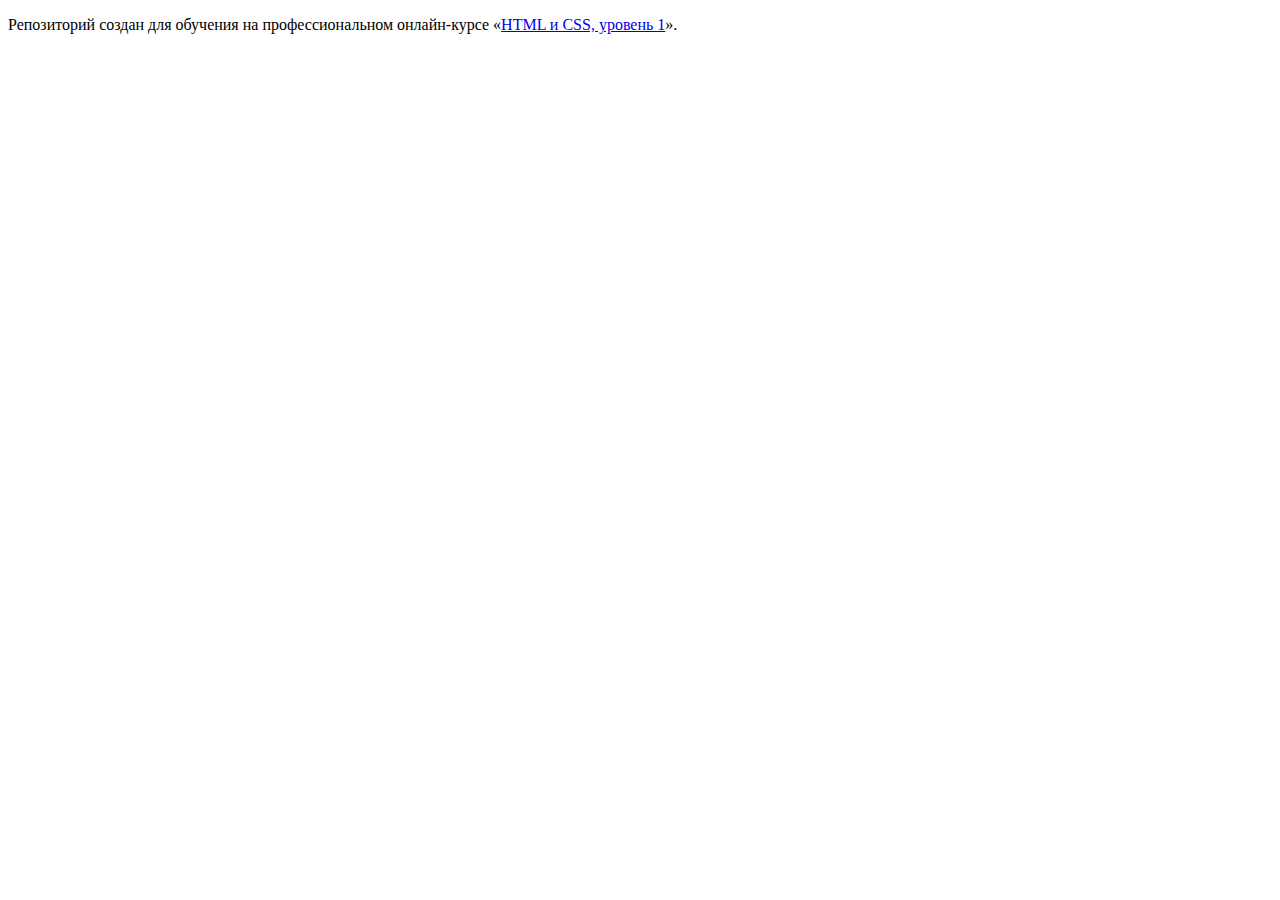
==== index.html @ 2dd71b30 ":hatching_chick:" ====
<!DOCTYPE html>
<html lang="ru">
  <head>
    <meta charset="utf-8">
    <title>HTML Academy: Барбершоп</title>
  </head>
  <body>

    <p>Репозиторий создан для обучения на профессиональном онлайн‑курсе «<a href="https://htmlacademy.ru/intensive/htmlcss">HTML и CSS, уровень 1</a>».</p>

  </body>
</html>
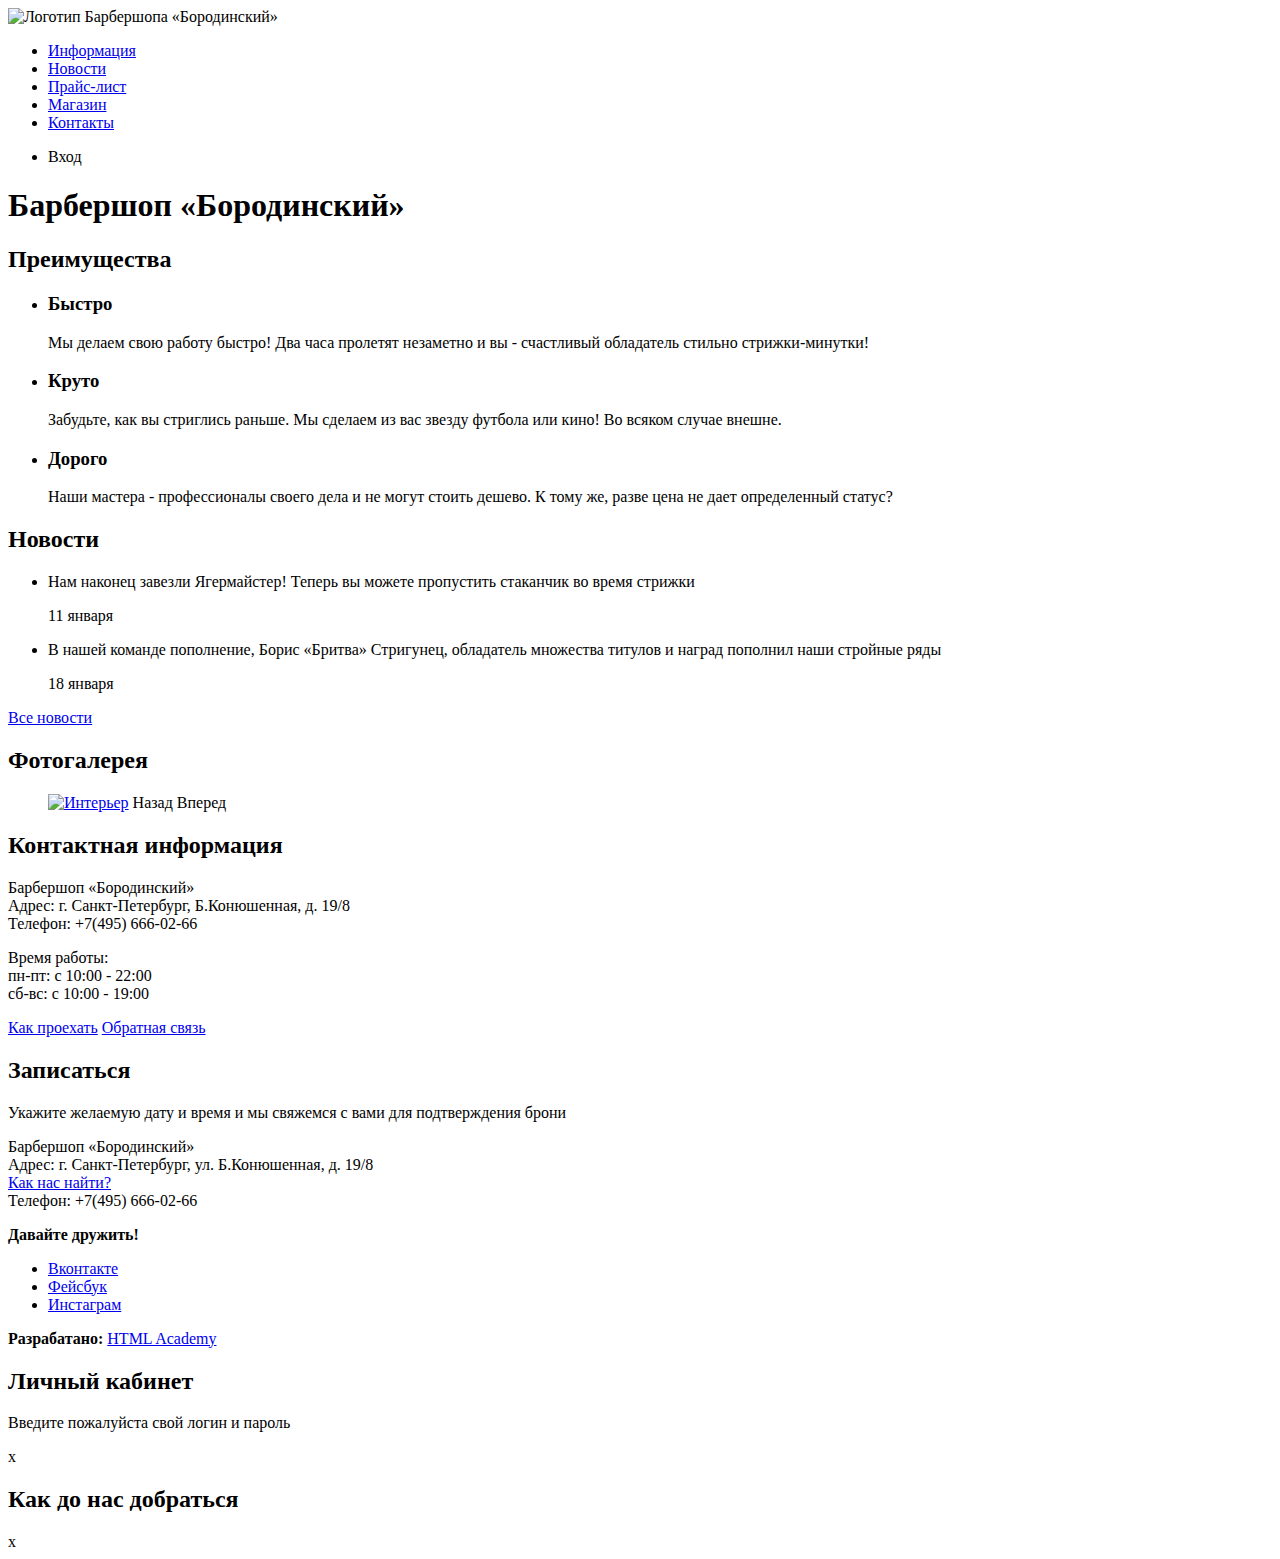
==== commit 81e76cb9: "Главная страница и каталог" ====
--- a/index.html
+++ b/index.html
@@ -2,11 +2,116 @@
 <html lang="ru">
   <head>
     <meta charset="utf-8">
-    <title>HTML Academy: Барбершоп</title>
+    <title>Барбершоп «Бородинский»</title>
   </head>
   <body>
+    <header class="main-header">
+      <nav class="main-navigation">
+        <img src="img/index-logo.svg" alt="Логотип Барбершопа «Бородинский»">
+        <ul class="site-navigation">
+          <li><a href="info.html">Информация</a></li>
+          <li><a href="news.html">Новости</a></li>
+          <li><a href="price-list.html">Прайс-лист</a></li>
+          <li><a href="catalog.html">Магазин</a></li>
+          <li><a href="contacts.html">Контакты</a></li>
+        </ul>
+        <ul class="user-navigation">
+          <li class="login-in">Вход</li>
+        </ul>
+      </nav>
+    </header>
+    <main class="container">
+      <h1 class="visually-hidden">Барбершоп «Бородинский»</h1>
+      <section class="features">
+        <h2 class="visually-hidden">Преимущества</h2>
+        <ul class="features-list">
+          <li class="feature-item">
+            <h3>Быстро</h3>
+            <p>Мы делаем свою работу быстро! Два часа пролетят незаметно и вы - счастливый обладатель стильно стрижки-минутки!</p>
+          </li>
+          <li class="features-item">
+            <h3>Круто</h3>
+            <p>Забудьте, как вы стриглись раньше. Мы сделаем из вас звезду футбола или кино! Во всяком случае внешне.</p>
+          </li>
+          <li class="feature-item">
+            <h3>Дорого</h3>
+            <p>Наши мастера - профессионалы своего дела и не могут стоить дешево. К тому же, разве цена не дает определенный статус?</p>
+          </li>
+        </ul>
+      </section>
+      <section class="news">
+        <h2>Новости</h2>
+        <ul class="news-list">
+          <li class="news-item">
+            <p>Нам наконец завезли Ягермайстер! Теперь вы можете пропустить стаканчик во время стрижки</p>
+            <time datetime="2019-01-11">11 января</time>
+          </li>
+          <li class="news-item">
+            <p>В нашей команде пополнение, Борис «Бритва» Стригунец, обладатель множества титулов и наград пополнил наши стройные ряды</p>
+            <time datetime="2019-01-18">18 января</time>
+          </li>
+      </ul>
+        <a class="buttom" href="news.html">Все новости</a>
+      </section>
+      <section>
+        <h2>Фотогалерея</h2>
+        <figure class="gallery-content">
+          <a href="#"><img src="img/studio.jpg" alt="Интерьер"></a>
+          <span class="button galery-button gallery-button-back">Назад</span>
+          <span class="button galery-button gallery-button-next">Вперед</span>
+        </figure>
+      </section>
+      <section class="contacts">
+        <h2>Контактная информация</h2>
+        <p>
+          Барбершоп «Бородинский»<br>
+          Адрес: г. Санкт-Петербург, Б.Конюшенная, д. 19/8<br>
+          Телефон: +7(495) 666-02-66
+        </p>
+        <p>
+          Время работы:<br>
+          пн-пт: с 10:00 - 22:00<br>
+          сб-вс: с 10:00 - 19:00
+        </p>
+        <a class="button" href="map.html">Как проехать</a>
+        <a class="button" href="contacts.html">Обратная связь</a>
+      </section>
+      <section class="appointment">
+        <h2>Записаться</h2>
+        <p class="appointment-info">Укажите желаемую дату и время и мы свяжемся с вами для подтверждения брони</p>
+        <!-- Здесь будет форма -->
+      </section>
+    </main>
+    <footer class="main-footer">
+      <p>
+        Барбершоп «Бородинский»<br>
+        Адрес: г. Санкт-Петербург, ул. Б.Конюшенная, д. 19/8<br>
+        <a href="map.html">Как нас найти?</a><br>
+        Телефон: +7(495) 666-02-66
+      </p>
+      <div class="footer-social">
+        <b>Давайте дружить!</b>
+        <ul>
+          <li><a class="social-button" href="#">Вконтакте</a></li>
+          <li><a class="social-button" href="#">Фейсбук</a></li>
+          <li><a class="social-button" href="#">Инстаграм</a></li>
+        </ul>
+      </div>
+      <p class="footer-copyright">
+        <b>Разрабатано:</b>
+        <a class="button" href="https://htmlacademy.ru"> HTML Academy</a>
+      </p>
+    </footer>
 
-    <p>Репозиторий создан для обучения на профессиональном онлайн‑курсе «<a href="https://htmlacademy.ru/intensive/htmlcss">HTML и CSS, уровень 1</a>».</p>
-
+    <section class="modal modal-login">
+      <h2>Личный кабинет</h2>
+      <p>Введите пожалуйста свой логин и пароль</p>
+      <!-- Здесь будет форма -->
+      <span class="modal-close">x</span>
+    </section>
+    <section class="modal modal-map">
+      <h2 class="visually-hidden">Как до нас добраться</h2>
+      <span class="modal-close">x</span>
+    </section>
   </body>
 </html>
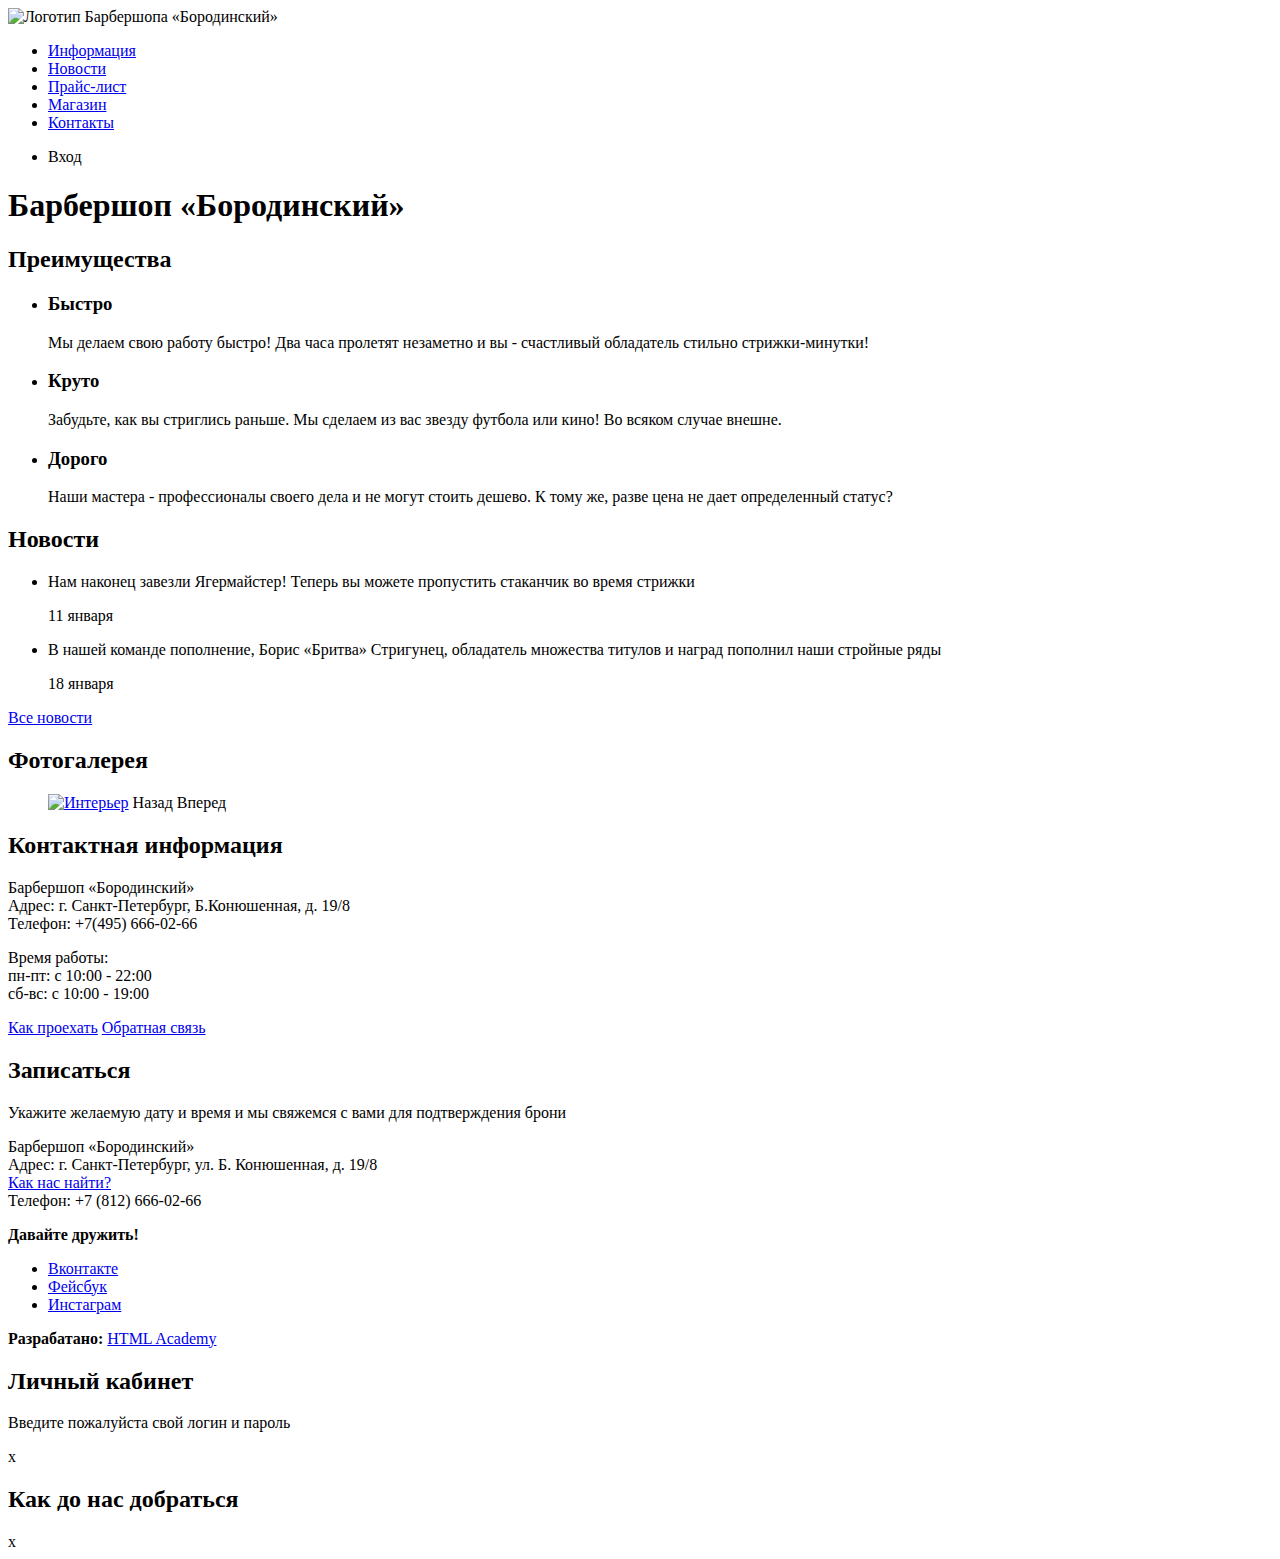
==== commit 3fa80faa: "Update index.html" ====
--- a/index.html
+++ b/index.html
@@ -85,9 +85,9 @@
     <footer class="main-footer">
       <p>
         Барбершоп «Бородинский»<br>
-        Адрес: г. Санкт-Петербург, ул. Б.Конюшенная, д. 19/8<br>
+        Адрес: г. Санкт-Петербург, ул. Б. Конюшенная, д. 19/8<br>
         <a href="map.html">Как нас найти?</a><br>
-        Телефон: +7(495) 666-02-66
+        Телефон: +7 (812) 666-02-66
       </p>
       <div class="footer-social">
         <b>Давайте дружить!</b>
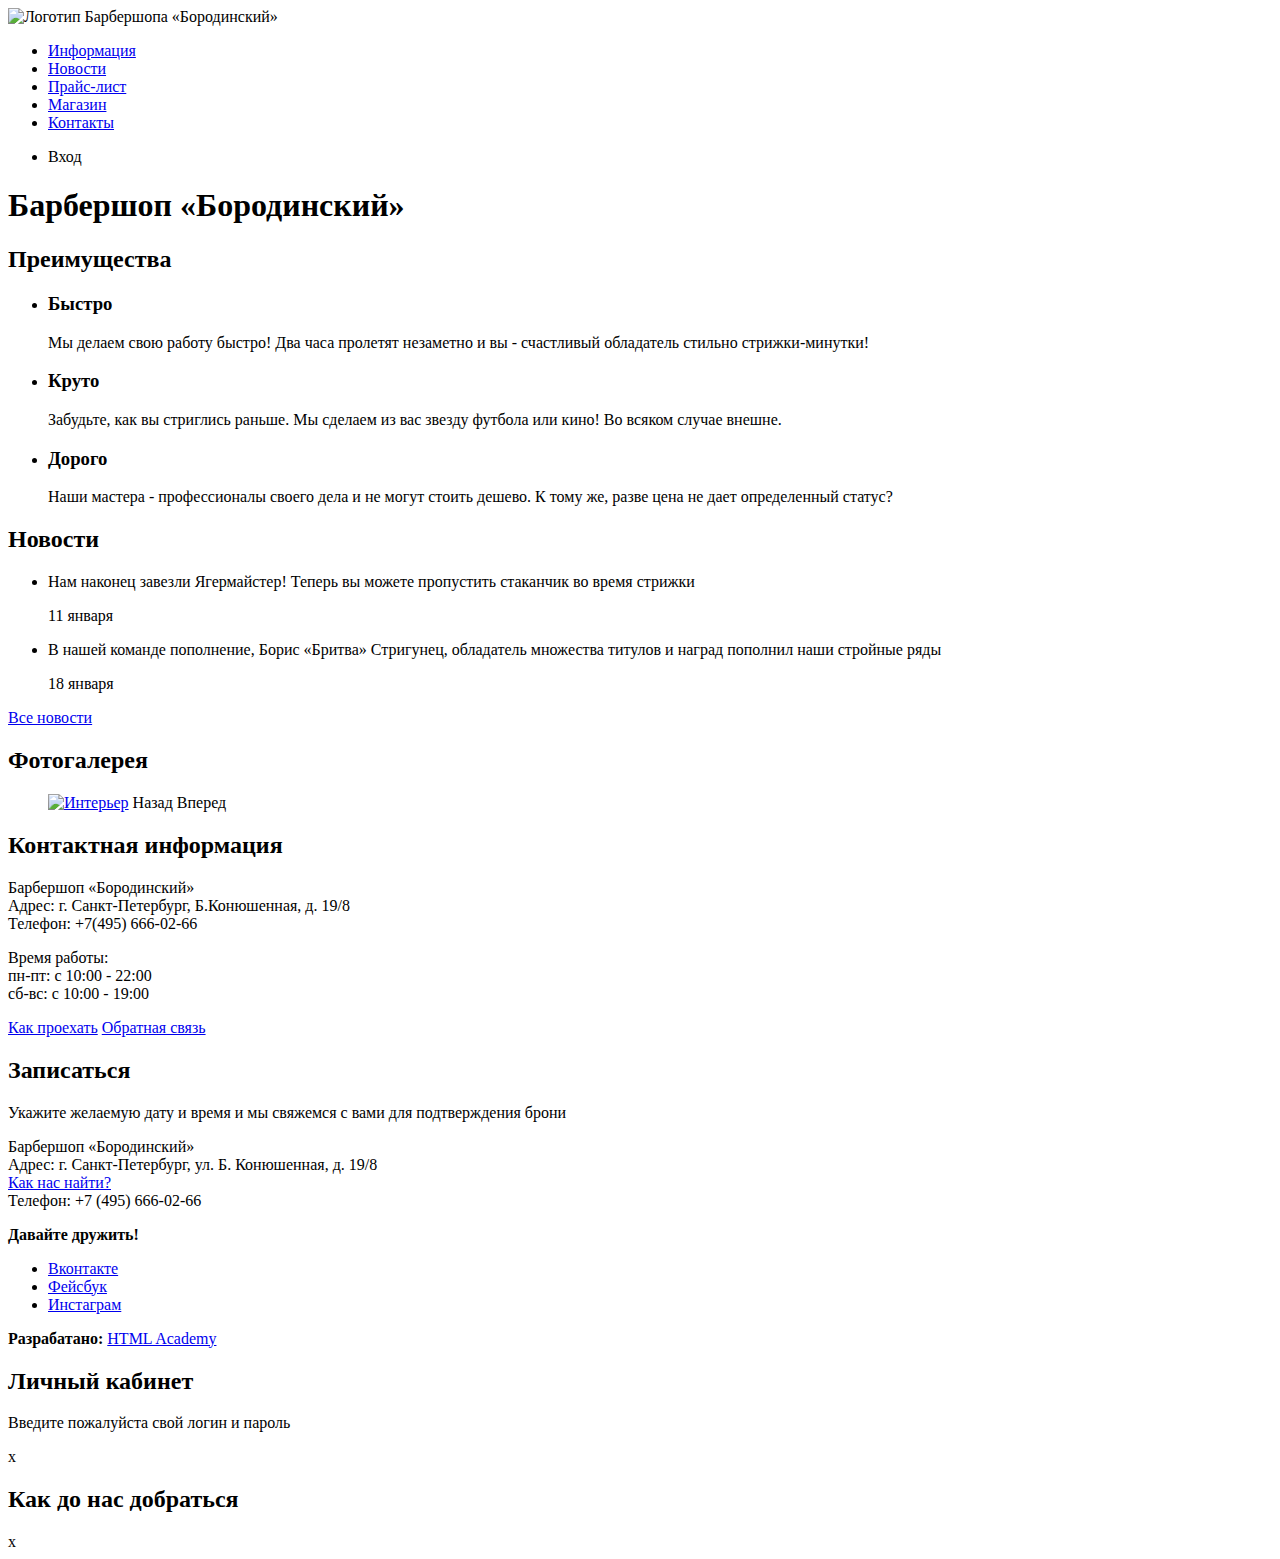
==== commit fc6b9a44: "Правка номера телефона в подвале" ====
--- a/index.html
+++ b/index.html
@@ -87,7 +87,7 @@
         Барбершоп «Бородинский»<br>
         Адрес: г. Санкт-Петербург, ул. Б. Конюшенная, д. 19/8<br>
         <a href="map.html">Как нас найти?</a><br>
-        Телефон: +7 (812) 666-02-66
+        Телефон: +7 (495) 666-02-66
       </p>
       <div class="footer-social">
         <b>Давайте дружить!</b>
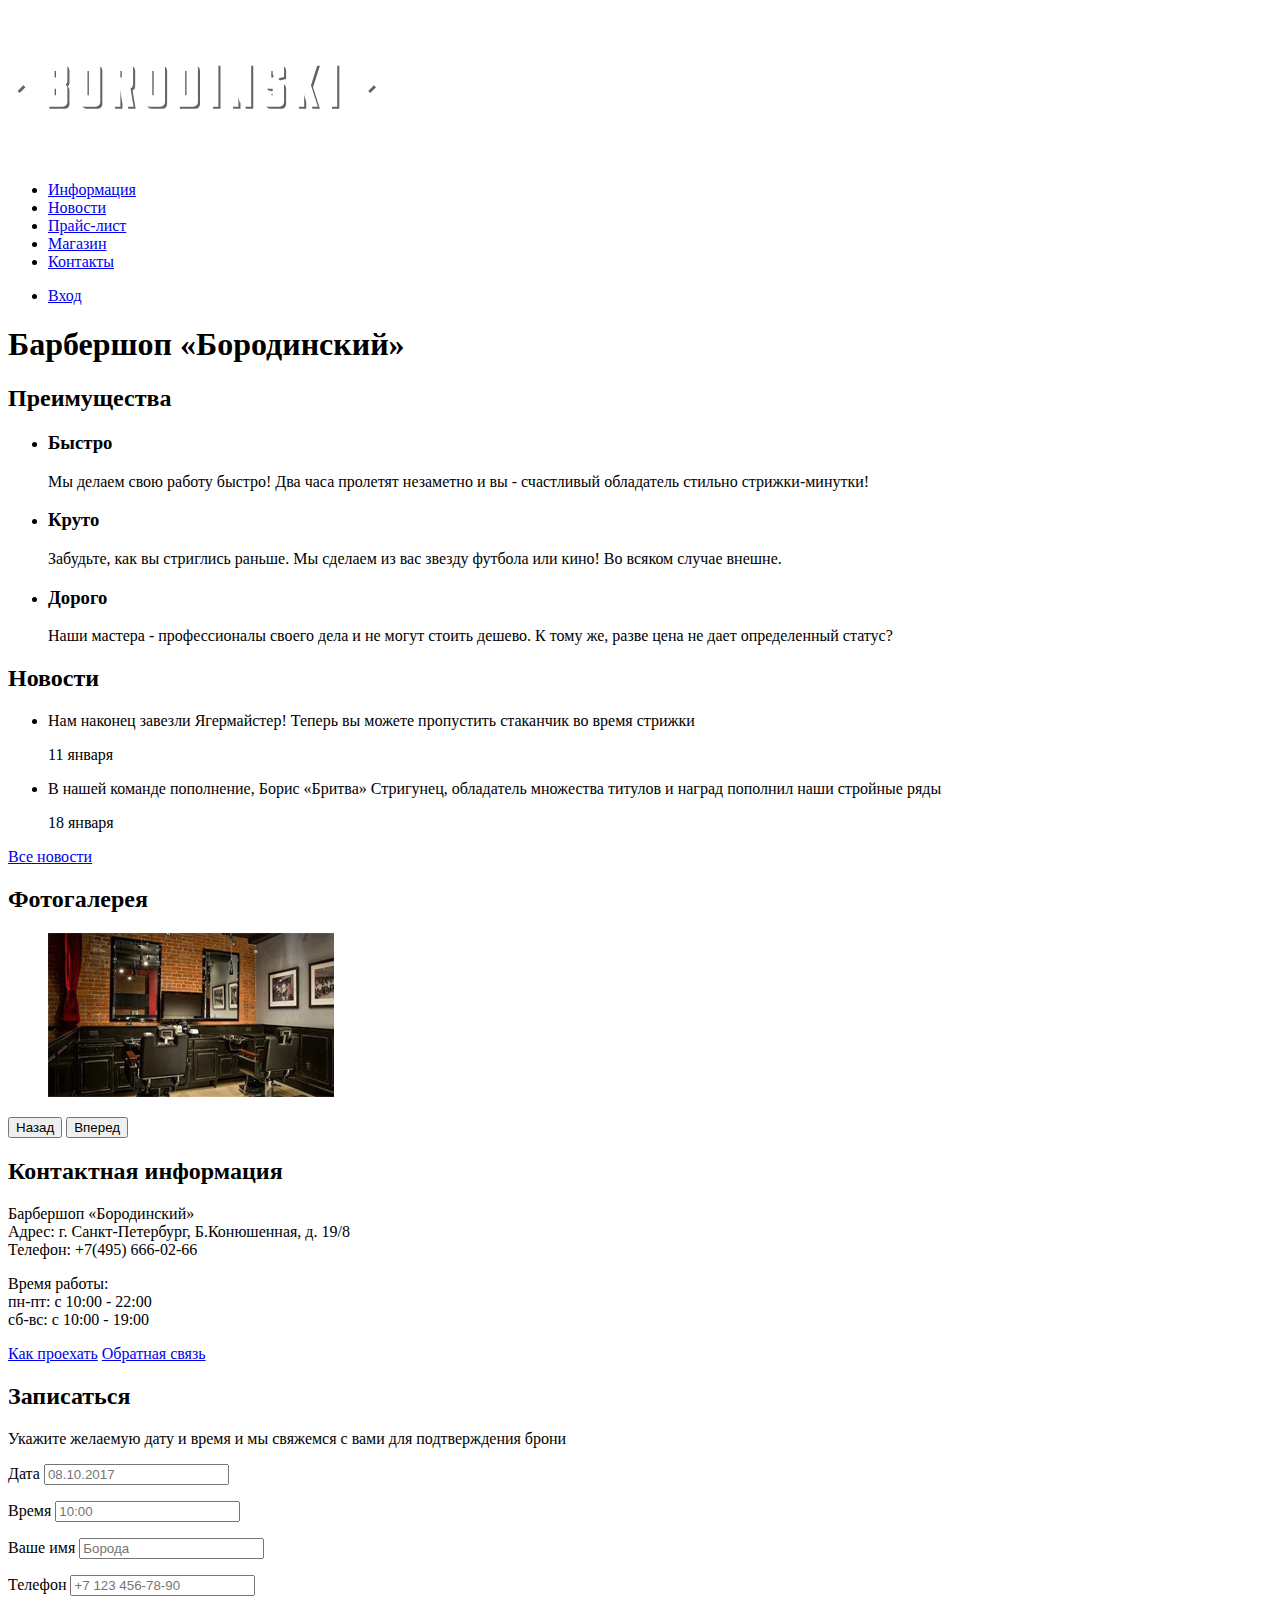
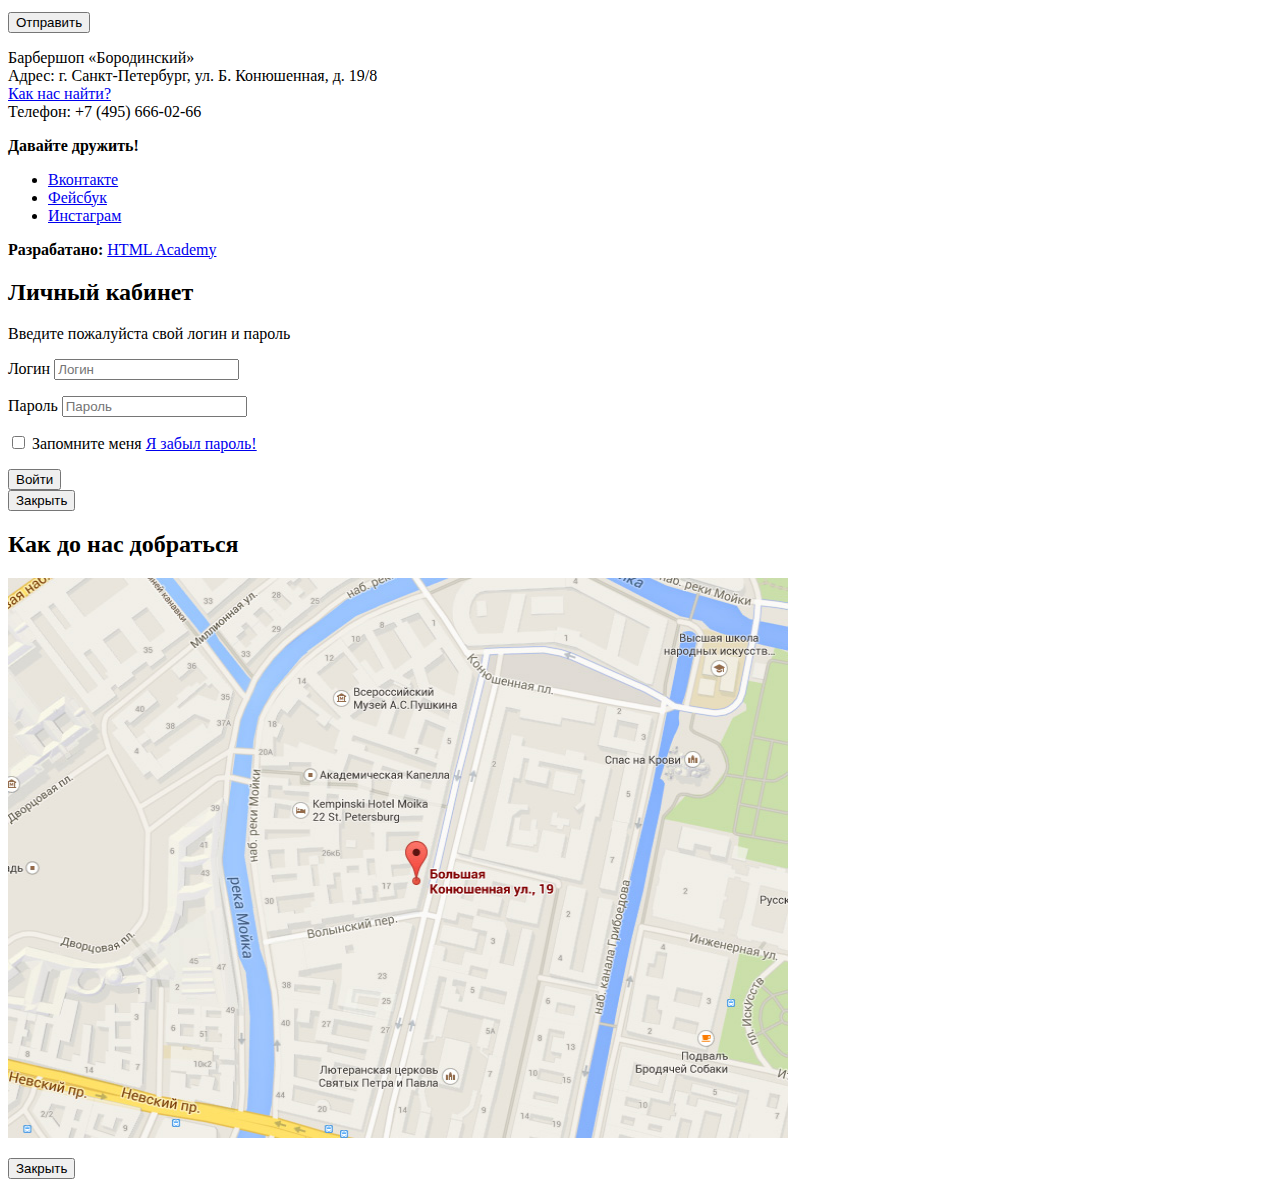
==== commit 41211975: "Добавление кнопок и форм на Главной странице" ====
--- a/index.html
+++ b/index.html
@@ -7,7 +7,9 @@
   <body>
     <header class="main-header">
       <nav class="main-navigation">
-        <img src="img/index-logo.svg" alt="Логотип Барбершопа «Бородинский»">
+        <a class="main-header-logo">
+          <img src="img/index-logo.svg" width="368" height="153" alt="Логотип Барбершопа «Бородинский»">
+        </a>
         <ul class="site-navigation">
           <li><a href="info.html">Информация</a></li>
           <li><a href="news.html">Новости</a></li>
@@ -16,7 +18,11 @@
           <li><a href="contacts.html">Контакты</a></li>
         </ul>
         <ul class="user-navigation">
-          <li class="login-in">Вход</li>
+          <li>
+            <a class="login-link" href="login.html">
+              Вход
+            </a>
+          </li>
         </ul>
       </nav>
     </header>
@@ -50,16 +56,18 @@
             <p>В нашей команде пополнение, Борис «Бритва» Стригунец, обладатель множества титулов и наград пополнил наши стройные ряды</p>
             <time datetime="2019-01-18">18 января</time>
           </li>
-      </ul>
+        </ul>
         <a class="buttom" href="news.html">Все новости</a>
       </section>
       <section>
         <h2>Фотогалерея</h2>
         <figure class="gallery-content">
-          <a href="#"><img src="img/studio.jpg" alt="Интерьер"></a>
-          <span class="button galery-button gallery-button-back">Назад</span>
-          <span class="button galery-button gallery-button-next">Вперед</span>
+          <a href="#">
+            <img src="img/studio.jpg" width="286" height="164" alt="Интерьер">
+          </a>
         </figure>
+        <button class="button galery-button gallery-button-back">Назад</button>
+        <button class="button galery-button gallery-button-next">Вперед</button>
       </section>
       <section class="contacts">
         <h2>Контактная информация</h2>
@@ -79,7 +87,25 @@
       <section class="appointment">
         <h2>Записаться</h2>
         <p class="appointment-info">Укажите желаемую дату и время и мы свяжемся с вами для подтверждения брони</p>
-        <!-- Здесь будет форма -->
+        <form class="appointment-form" action="https://echo.htmlacademy.ru" method="post">
+          <p class="appointment-item">
+            <label for="appointment-date">Дата</label>
+            <input id="appointment-date" type="text" name="date" value="" placeholder="08.10.2017">
+          </p>
+          <p class="appointment-item">
+            <label for="appointment-time">Время</label>
+            <input id="appointment-time" type="text" name="time" value="" placeholder="10:00">
+          </p>
+          <p class="appointment-item">
+            <label for="appointment-name">Ваше имя</label>
+            <input id="appointment-name" type="text" name="name" value="" placeholder="Борода">
+          </p>
+          <p class="appointment-item">
+            <label for="appointment-phone">Телефон</label>
+            <input id="appointment-phone" type="tel" name="phone" value="" placeholder="+7 123 456-78-90">
+          </p>
+          <button class="button" type="submit">Отправить</button>
+        </form>
       </section>
     </main>
     <footer class="main-footer">
@@ -106,12 +132,38 @@
     <section class="modal modal-login">
       <h2>Личный кабинет</h2>
       <p>Введите пожалуйста свой логин и пароль</p>
-      <!-- Здесь будет форма -->
-      <span class="modal-close">x</span>
+      <form class="login-form" action="https://echo.htmlacademy.ru" method="post">
+        <p>
+          <label class="visually-hiden" for="user-login">Логин</label>
+          <input class="login-icon-user" id="user-login" type="text" name="login" placeholder="Логин">
+        </p>
+        <p>
+          <label class="visually-hiden" for="user-password">Пароль</label>
+          <input class="login-icon-password" id="user-password" type="password" name="password" placeholder="Пароль">
+        </p>
+        <p class="login-password-info">
+          <input type="checkbox" name="remember" id="login-password-info">
+          <label for="login-password-info">
+            Запомните меня
+          </label>
+          <a class="restore" href="#">Я забыл пароль!</a>
+        </p>
+        <button class="button" type="submit">
+          Войти
+        </button>
+      </form>
+      <button class="modal-close" type="button">Закрыть</button>
     </section>
     <section class="modal modal-map">
-      <h2 class="visually-hidden">Как до нас добраться</h2>
-      <span class="modal-close">x</span>
+      <h2 class="visually-hidden">
+        Как до нас добраться
+      </h2>
+      <p>
+        <img src="img/map.jpg" width="780" height="560" alt="Офис компании по адресу ул.Большая Конюшенная 19/8, Санкт-Петербург">
+      </p>
+      <button class="modal-close" type="button">
+        Закрыть
+      </button>
     </section>
   </body>
 </html>
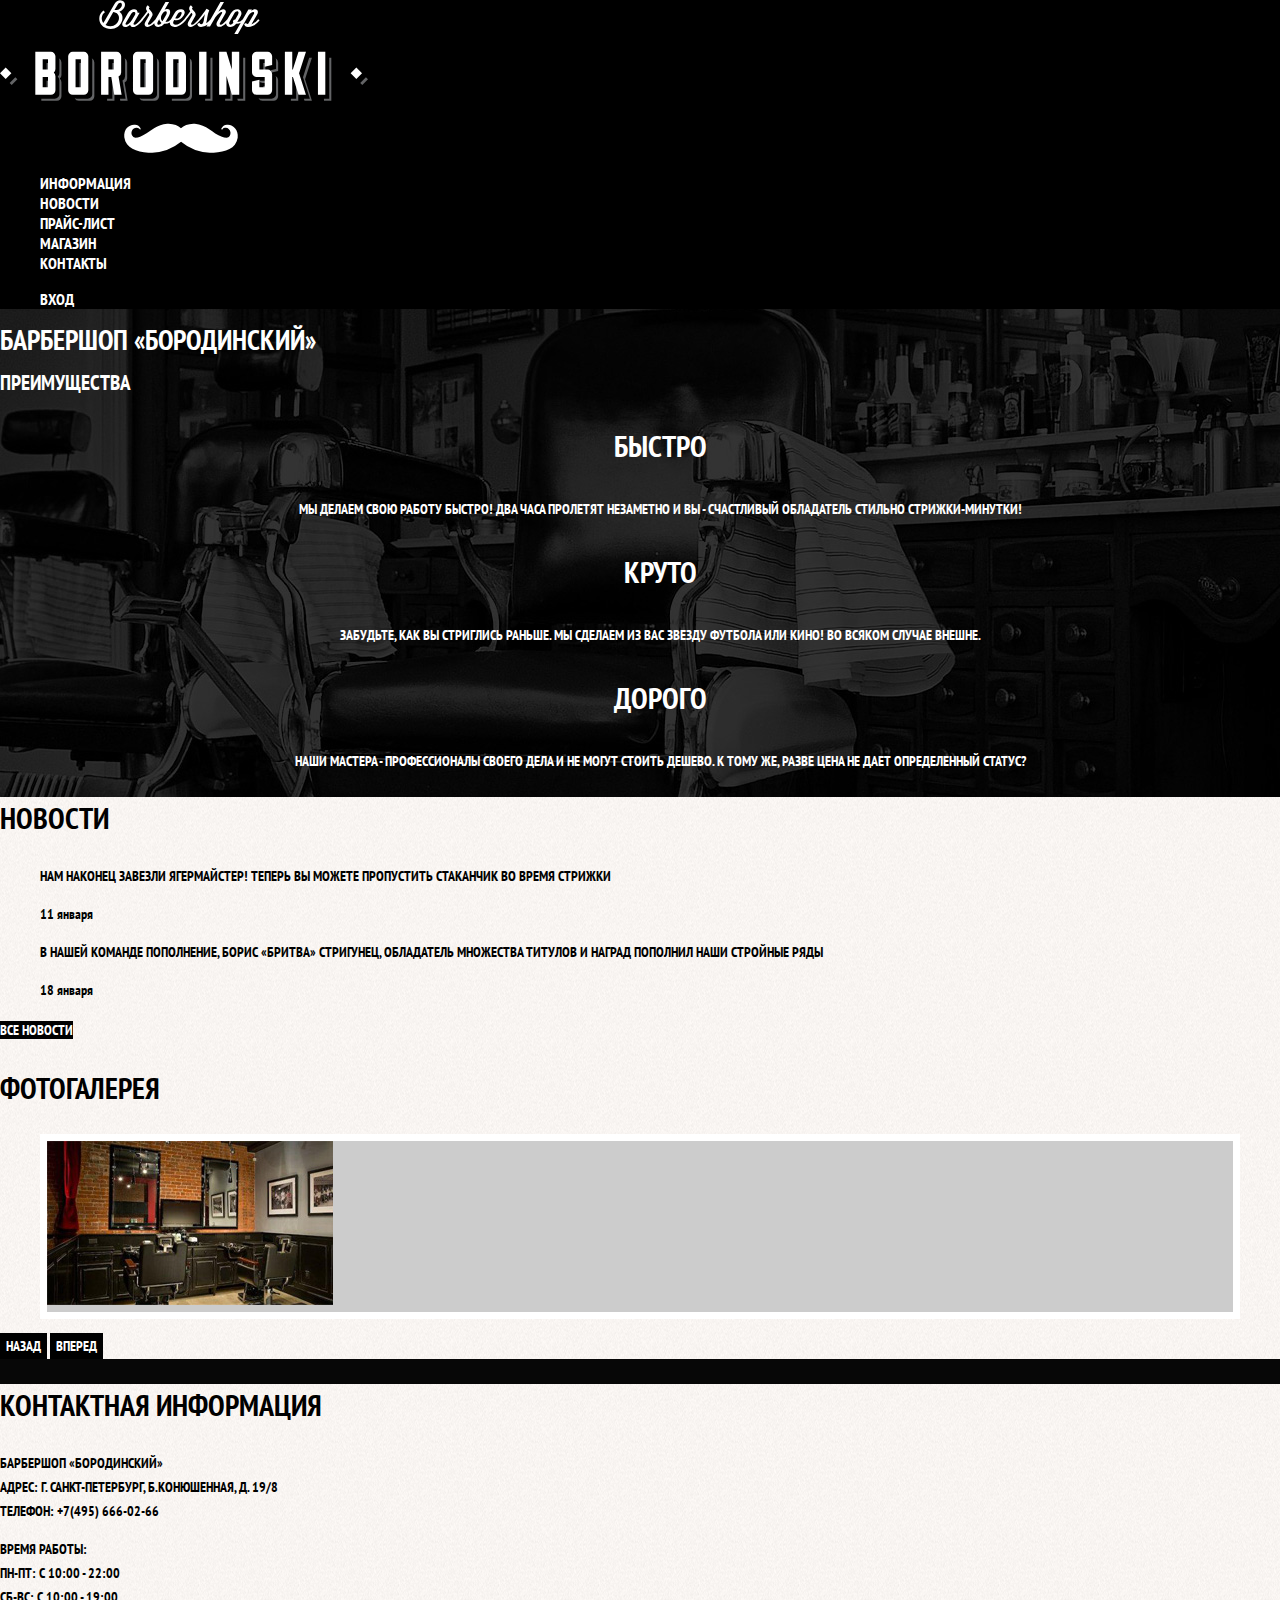
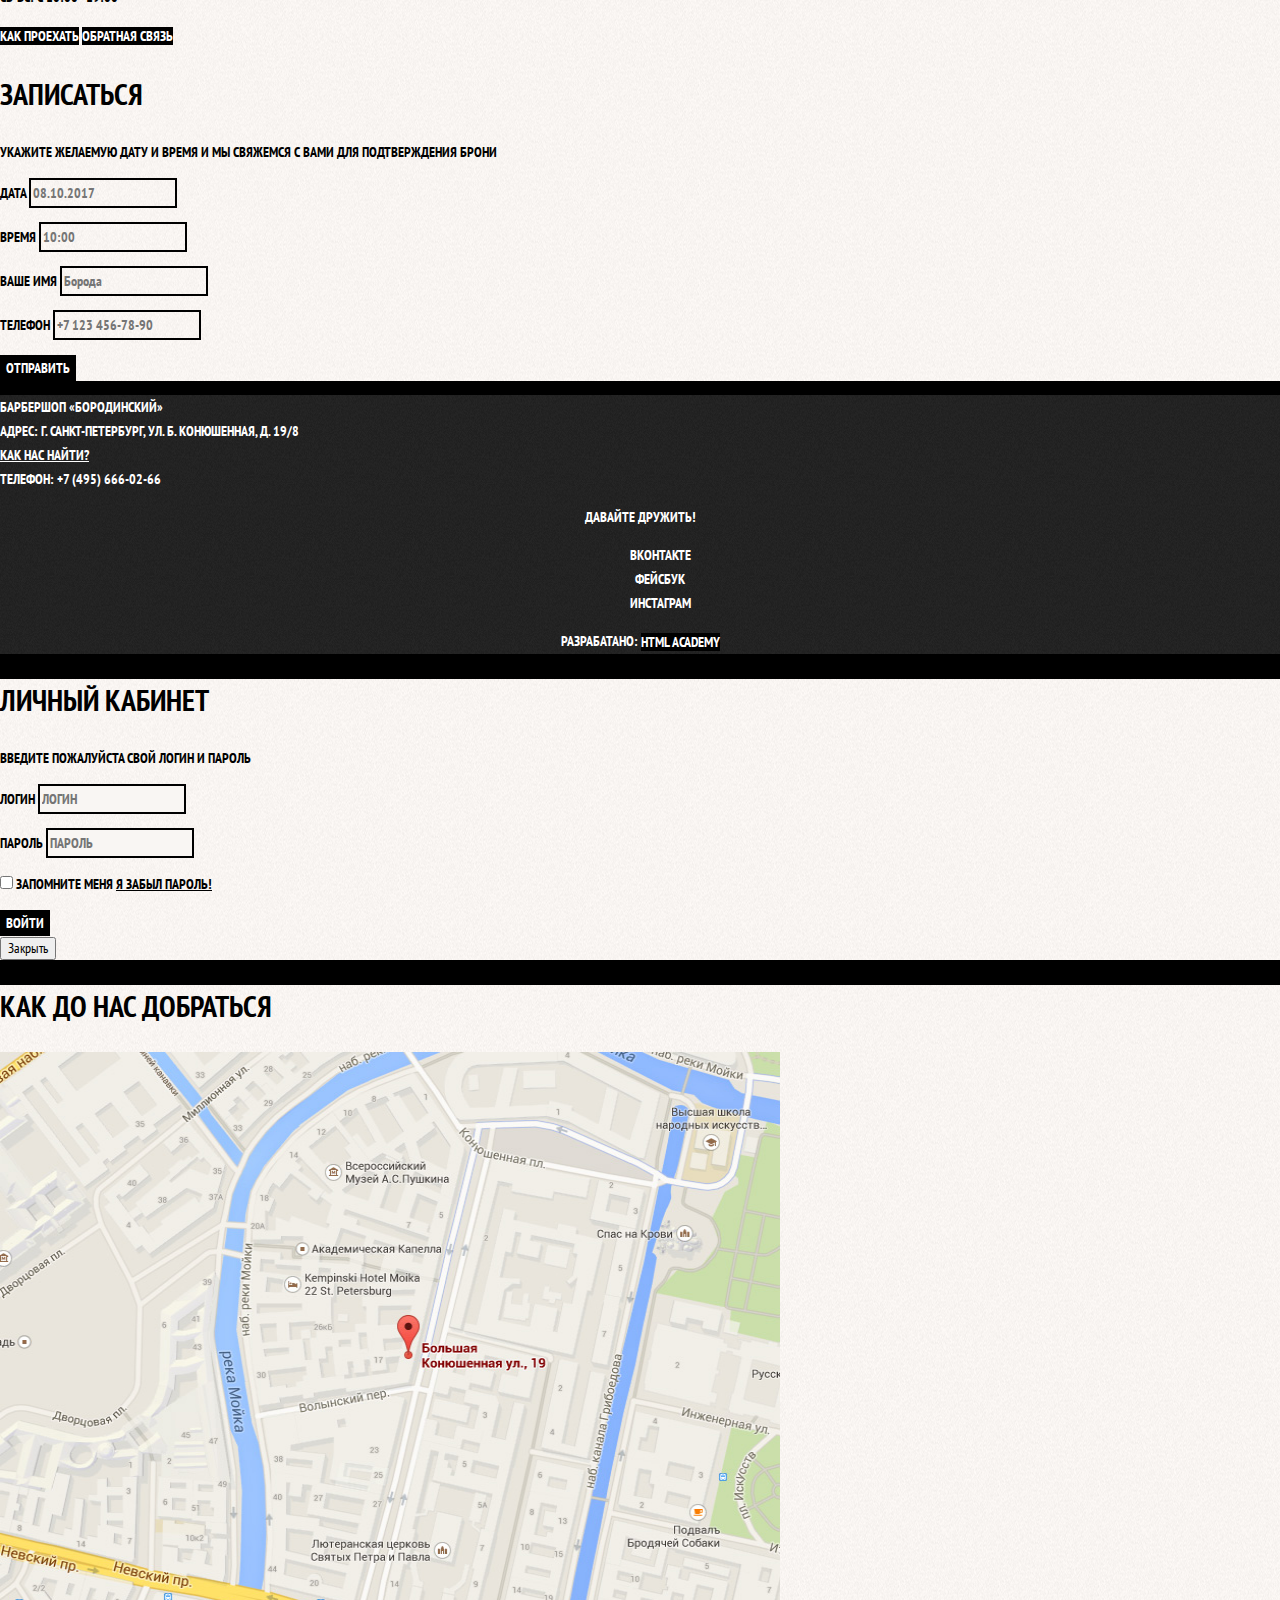
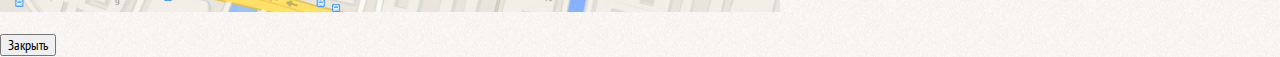
==== commit 32abb277: "Стилизация Главной, Каталога и Карточки товара" ====
--- a/index.html
+++ b/index.html
@@ -3,6 +3,9 @@
   <head>
     <meta charset="utf-8">
     <title>Барбершоп «Бородинский»</title>
+    <link href="https://fonts.googleapis.com/css?family=PT+Sans+Narrow:400,700&amp;subset=latin,cyrillic" rel="stylesheet">
+    <link href="css/normalize.css" rel="stylesheet">
+    <link href="css/style.css" rel="stylesheet">
   </head>
   <body>
     <header class="main-header">
@@ -35,7 +38,7 @@
             <h3>Быстро</h3>
             <p>Мы делаем свою работу быстро! Два часа пролетят незаметно и вы - счастливый обладатель стильно стрижки-минутки!</p>
           </li>
-          <li class="features-item">
+          <li class="feature-item">
             <h3>Круто</h3>
             <p>Забудьте, как вы стриглись раньше. Мы сделаем из вас звезду футбола или кино! Во всяком случае внешне.</p>
           </li>
@@ -45,71 +48,77 @@
           </li>
         </ul>
       </section>
-      <section class="news">
-        <h2>Новости</h2>
-        <ul class="news-list">
-          <li class="news-item">
-            <p>Нам наконец завезли Ягермайстер! Теперь вы можете пропустить стаканчик во время стрижки</p>
-            <time datetime="2019-01-11">11 января</time>
-          </li>
-          <li class="news-item">
-            <p>В нашей команде пополнение, Борис «Бритва» Стригунец, обладатель множества титулов и наград пополнил наши стройные ряды</p>
-            <time datetime="2019-01-18">18 января</time>
-          </li>
-        </ul>
-        <a class="buttom" href="news.html">Все новости</a>
-      </section>
-      <section>
-        <h2>Фотогалерея</h2>
-        <figure class="gallery-content">
-          <a href="#">
-            <img src="img/studio.jpg" width="286" height="164" alt="Интерьер">
-          </a>
-        </figure>
-        <button class="button galery-button gallery-button-back">Назад</button>
-        <button class="button galery-button gallery-button-next">Вперед</button>
-      </section>
-      <section class="contacts">
-        <h2>Контактная информация</h2>
-        <p>
-          Барбершоп «Бородинский»<br>
-          Адрес: г. Санкт-Петербург, Б.Конюшенная, д. 19/8<br>
-          Телефон: +7(495) 666-02-66
-        </p>
-        <p>
-          Время работы:<br>
-          пн-пт: с 10:00 - 22:00<br>
-          сб-вс: с 10:00 - 19:00
-        </p>
-        <a class="button" href="map.html">Как проехать</a>
-        <a class="button" href="contacts.html">Обратная связь</a>
-      </section>
-      <section class="appointment">
-        <h2>Записаться</h2>
-        <p class="appointment-info">Укажите желаемую дату и время и мы свяжемся с вами для подтверждения брони</p>
-        <form class="appointment-form" action="https://echo.htmlacademy.ru" method="post">
-          <p class="appointment-item">
-            <label for="appointment-date">Дата</label>
-            <input id="appointment-date" type="text" name="date" value="" placeholder="08.10.2017">
+
+      <div class="index-columns">
+        <section class="news">
+          <h2>Новости</h2>
+          <ul class="news-list">
+            <li class="news-item">
+              <p>Нам наконец завезли Ягермайстер! Теперь вы можете пропустить стаканчик во время стрижки</p>
+              <time datetime="2019-01-11">11 января</time>
+            </li>
+            <li class="news-item">
+              <p>В нашей команде пополнение, Борис «Бритва» Стригунец, обладатель множества титулов и наград пополнил наши стройные ряды</p>
+              <time datetime="2019-01-18">18 января</time>
+            </li>
+          </ul>
+          <a class="button" href="news.html">Все новости</a>
+        </section>
+        <section>
+          <h2>Фотогалерея</h2>
+          <figure class="gallery-content">
+            <a href="#">
+              <img src="img/studio.jpg" width="286" height="164" alt="Интерьер">
+            </a>
+          </figure>
+          <button class="button galery-button gallery-button-back">Назад</button>
+          <button class="button galery-button gallery-button-next">Вперед</button>
+        </section>
+      </div>
+
+      <div class="index-columns">
+        <section class="contacts">
+          <h2>Контактная информация</h2>
+          <p>
+            Барбершоп «Бородинский»<br>
+            Адрес: г. Санкт-Петербург, Б.Конюшенная, д. 19/8<br>
+            Телефон: +7(495) 666-02-66
           </p>
-          <p class="appointment-item">
-            <label for="appointment-time">Время</label>
-            <input id="appointment-time" type="text" name="time" value="" placeholder="10:00">
+          <p>
+            Время работы:<br>
+            пн-пт: с 10:00 - 22:00<br>
+            сб-вс: с 10:00 - 19:00
           </p>
-          <p class="appointment-item">
-            <label for="appointment-name">Ваше имя</label>
-            <input id="appointment-name" type="text" name="name" value="" placeholder="Борода">
-          </p>
-          <p class="appointment-item">
-            <label for="appointment-phone">Телефон</label>
-            <input id="appointment-phone" type="tel" name="phone" value="" placeholder="+7 123 456-78-90">
-          </p>
-          <button class="button" type="submit">Отправить</button>
-        </form>
-      </section>
+          <a class="button" href="map.html">Как проехать</a>
+          <a class="button" href="contacts.html">Обратная связь</a>
+        </section>
+        <section class="appointment">
+          <h2>Записаться</h2>
+          <p class="appointment-info">Укажите желаемую дату и время и мы свяжемся с вами для подтверждения брони</p>
+          <form class="appointment-form" action="https://echo.htmlacademy.ru" method="post">
+            <p class="appointment-item">
+              <label for="appointment-date">Дата</label>
+              <input id="appointment-date" type="text" name="date" value="" placeholder="08.10.2017">
+            </p>
+            <p class="appointment-item">
+              <label for="appointment-time">Время</label>
+              <input id="appointment-time" type="text" name="time" value="" placeholder="10:00">
+            </p>
+            <p class="appointment-item">
+              <label for="appointment-name">Ваше имя</label>
+              <input id="appointment-name" type="text" name="name" value="" placeholder="Борода">
+            </p>
+            <p class="appointment-item">
+              <label for="appointment-phone">Телефон</label>
+              <input id="appointment-phone" type="tel" name="phone" value="" placeholder="+7 123 456-78-90">
+            </p>
+            <button class="button" type="submit">Отправить</button>
+          </form>
+        </section>
+      </div>
     </main>
     <footer class="main-footer">
-      <p>
+      <p class="footer-contacts">
         Барбершоп «Бородинский»<br>
         Адрес: г. Санкт-Петербург, ул. Б. Конюшенная, д. 19/8<br>
         <a href="map.html">Как нас найти?</a><br>
@@ -142,8 +151,9 @@
           <input class="login-icon-password" id="user-password" type="password" name="password" placeholder="Пароль">
         </p>
         <p class="login-password-info">
-          <input type="checkbox" name="remember" id="login-password-info">
-          <label for="login-password-info">
+          <label class="login-checkbox">
+            <input type="checkbox" name="remember" class="visually-hidden">
+            <span class="checkbox-indicator"></span>
             Запомните меня
           </label>
           <a class="restore" href="#">Я забыл пароль!</a>
--- a/css/style.css
+++ b/css/style.css
@@ -0,0 +1,358 @@
+body {
+  margin: 0;
+  padding: 0;
+
+  font-family: "PT Sans Narrow", Arial, sans-serif;
+  font-size: 14px;
+  line-height: 24px;
+  font-weight: 700;
+  color: #ffffff;
+  text-transform: uppercase;
+
+  background-color: #000000;
+  background-image: url("../img/bg.jpg");
+  background-position: top center;
+  background-repeat: no-repeat;
+}
+
+/* Стили каталога */
+.inner-page {
+  color: #000000;
+
+  background-color: #f9f6f3;
+  background-image: url("../img/pattern-light.jpg");
+  background-position: 0 0;
+  background-repeat: repeat;
+}
+
+a {
+  text-decoration: none;
+}
+
+.button {
+  font: inherit;
+
+  text-align: center;
+  color: #ffffff;
+  vertical-align: middle;
+  text-transform: uppercase;
+
+  background-color: #000000;
+  border: none;
+}
+
+.button:hover,
+.button:focus,
+.button:active {
+  background-color: #663d15;
+}
+
+.main-navigation {
+  font-size: 16px;
+  line-height: 20px;
+  color: #ffffff;
+
+  background-color: #000000;
+}
+
+.site-navigation,
+.user-navigation {
+  list-style: none;
+}
+
+.site-navigation a,
+.user-navigation a {
+  color: #ffffff;
+}
+
+.site-navigation a:hover,
+.site-navigation a:focus,
+.user-navigation a:hover,
+.user-navigation a:focus {
+  background-color: #242424;
+}
+
+.features-list {
+  list-style: none;
+}
+
+.feature-item {
+  text-align: center;
+}
+
+.feature-item h3 {
+  font-size: 30px;
+  line-height: 42px;
+}
+
+.index-columns {
+  color: #000000;
+
+  background-color: f8f5f2;
+  background-image: url("../img/pattern-light.jpg");
+  background-position: 0 0;
+  background-repeat: repeat;
+}
+
+.index-columns h2 {
+  font-size: 30px;
+  line-height: 42px;
+}
+
+.news-list {
+  list-style: none;
+}
+
+.news-item time {
+  text-transform: none;
+}
+
+.gallery-content {
+  background-color: #cccccc;
+  border: 7px solid #ffffff;
+}
+
+.appointment-item input {
+  font: inherit;
+
+  background-color: transparent;
+  border: 2px solid #000000;
+}
+
+.appointment-item input:focus {
+  border-color: #663d15;
+}
+/* Стили каталога */
+.page-title {
+  font-size: 30px;
+  line-height: 42px;
+}
+/* Стили каталога */
+.breadcrumbs {
+  list-style: none;
+}
+/* Стили каталога */
+.breadcrumbs a {
+  color: #000000;
+}
+/* Стили каталога */
+.breadcrumbs a:hover,
+.breadcrumbs a:focus {
+  text-decoration: underline;
+}
+/* Стили каталога */
+.breadcrumbs-current {
+  color: #aba9a7;
+}
+/* Стили каталога */
+.filter fieldset {
+  border: none;
+}
+/* Стили каталога */
+.filter legend {
+  font-size: 24px;
+  line-height: 30px;
+}
+/* Стили каталога */
+.filter ul {
+  list-style: none;
+  line-height: 18px;
+}
+/* Стили каталога */
+.filter-input:hover + label,
+.filter-input:focus + label {
+  color: #663d15;
+}
+/* Стили каталога */
+.filter-input:disabled + label {
+  color: #000000;
+
+  opacity: 0.5;
+}
+/* Стили каталога */
+.catalog-list {
+  list-style: none;
+}
+/* Стили каталога */
+.catalog-item {
+  background-color: #f8f8f8;
+  box-shadow: 0 0 10px rgba(0, 0, 0, 0.1);
+}
+/* Стили каталога */
+.catalog-item:hover {
+  box-shadow: 0 0 10px rgba(0, 0, 0, 0.2);
+}
+/* Стили каталога */
+.catalog-item a {
+  color: #000000;
+}
+/* Стили каталога */
+.catalog-item h3 {
+  font-size: 14px;
+  line-height: 18px;
+}
+/* Стили каталога */
+.catalog-category {
+  text-transform: none;
+}
+/* Стили каталога */
+.catalog-item-price b {
+  font-size: 14px;
+  line-height: 20px;
+  text-align: center;
+
+  background-color: #e5e5e5;
+}
+/* Стили каталога */
+.catalog-item-price .button {
+  line-height: 20px;
+  color: #ffffff;
+}
+/* Стили каталога */
+.pagination-list {
+  list-style: none;
+}
+/* Стили каталога */
+.pagination-item a {
+  color: #ffffff;
+
+  background-color: #000000;
+}
+/* Стили каталога */
+.pagination-item a:hover,
+.pagination-item a:focus,
+.pagination-item a:active {
+  background-color: #663d15;
+}
+/* Стили каталога */
+.pagination-item-current a{
+  color: #000000;
+
+  background-color: #ffffff;
+}
+/* Стили каталога */
+.pagination-item-current a:hover,
+.pagination-item-current a:focus,
+.pagination-item-current a:active {
+  color: #000000;
+
+  background-color: #ffffff;
+}
+/* Стили карточки товара */
+.product-photo-preview {
+  list-style: none;
+}
+/* Стили карточки товара */
+.product-photo-preview li {
+  box-shadow: 0 0 10px 2px rgba(0, 0, 0, 0.1);
+}
+/* Стили карточки товара */
+.product-photo-full {
+  box-shadow: 0 0 10px 2px rgba(0, 0, 0, 0.1);
+}
+/* Стили карточки товара */
+.product-article {
+  text-align: right;
+  color: #aeaeae;
+}
+/* Стили карточки товара */
+.product-price b {
+  line-height: 20px;
+  text-align: center;
+
+  background-color: #e5e5e5;
+}
+/* Стили карточки товара */
+.product-info h3 {
+  font-size: 24px;
+  line-height: 30px;
+}
+/* Стили карточки товара */
+.product-info ul {
+  list-style: none;
+}
+
+.main-footer {
+  color: #ffffff;
+
+  background-color: #212121;
+  background-image: url("../img/pattern-dark.jpg");
+  background-position: 0 0;
+  background-repeat: repeat;
+}
+
+.footer-contacts a {
+  color: #ffffff;
+  text-decoration: underline;
+}
+
+.footer-contacts a:hover,
+.footer-contacts a:focus {
+  text-decoration: none;
+}
+
+.footer-social {
+  text-align: center;
+}
+
+.footer-social ul {
+  list-style: none;
+}
+
+.social-button {
+  color: #ffffff;
+}
+
+.footer-copyright {
+  text-align: center;
+}
+
+.footer-copyright .button:hover,
+.footer-copyright .button:focus {
+  color: #000000;
+
+  background-color: #ffffff;
+}
+
+.modal {
+  color: #000000;
+
+  background-color: #f8f3f0;
+  background-image: url("../img/pattern-light.jpg");
+  background-position: 0 0;
+  background-repeat: repeat;
+}
+
+.modal h2 {
+  font-size: 30px;
+  line-height: 42px;
+}
+
+.login-form input[type="text"],
+.login-form input[type="password"] {
+  font: inherit;
+  color: #000000;
+  text-transform: uppercase;
+
+  background-color: #f9f6f3;
+  border: 2px solid #000000;
+}
+
+.login-form input:focus {
+  border-color: #663d15;
+}
+
+.login-checkbox:hover,
+.login-checkbox:focus {
+  color: #663d15;
+}
+
+.restore {
+  color: #000000;
+  text-decoration: underline;
+}
+
+.restore:hover,
+.restore:focus {
+  text-decoration: none;
+}
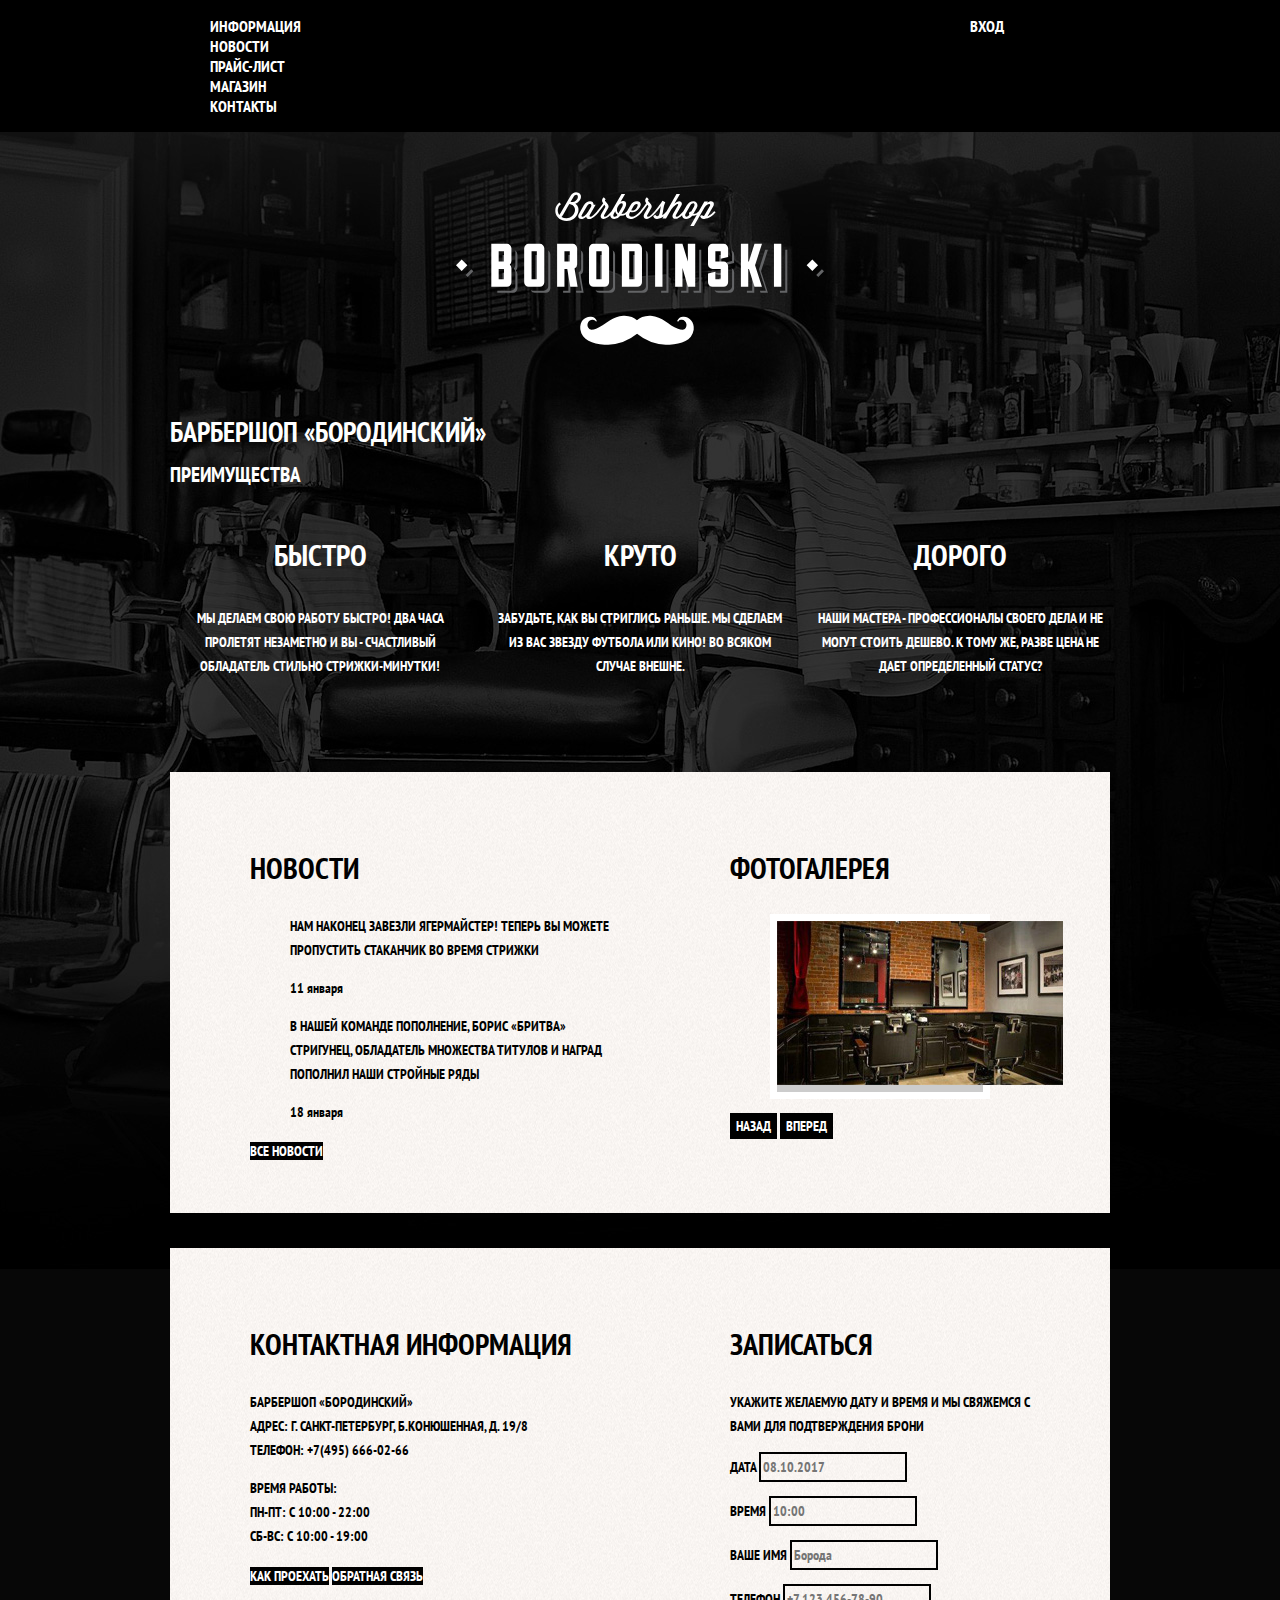
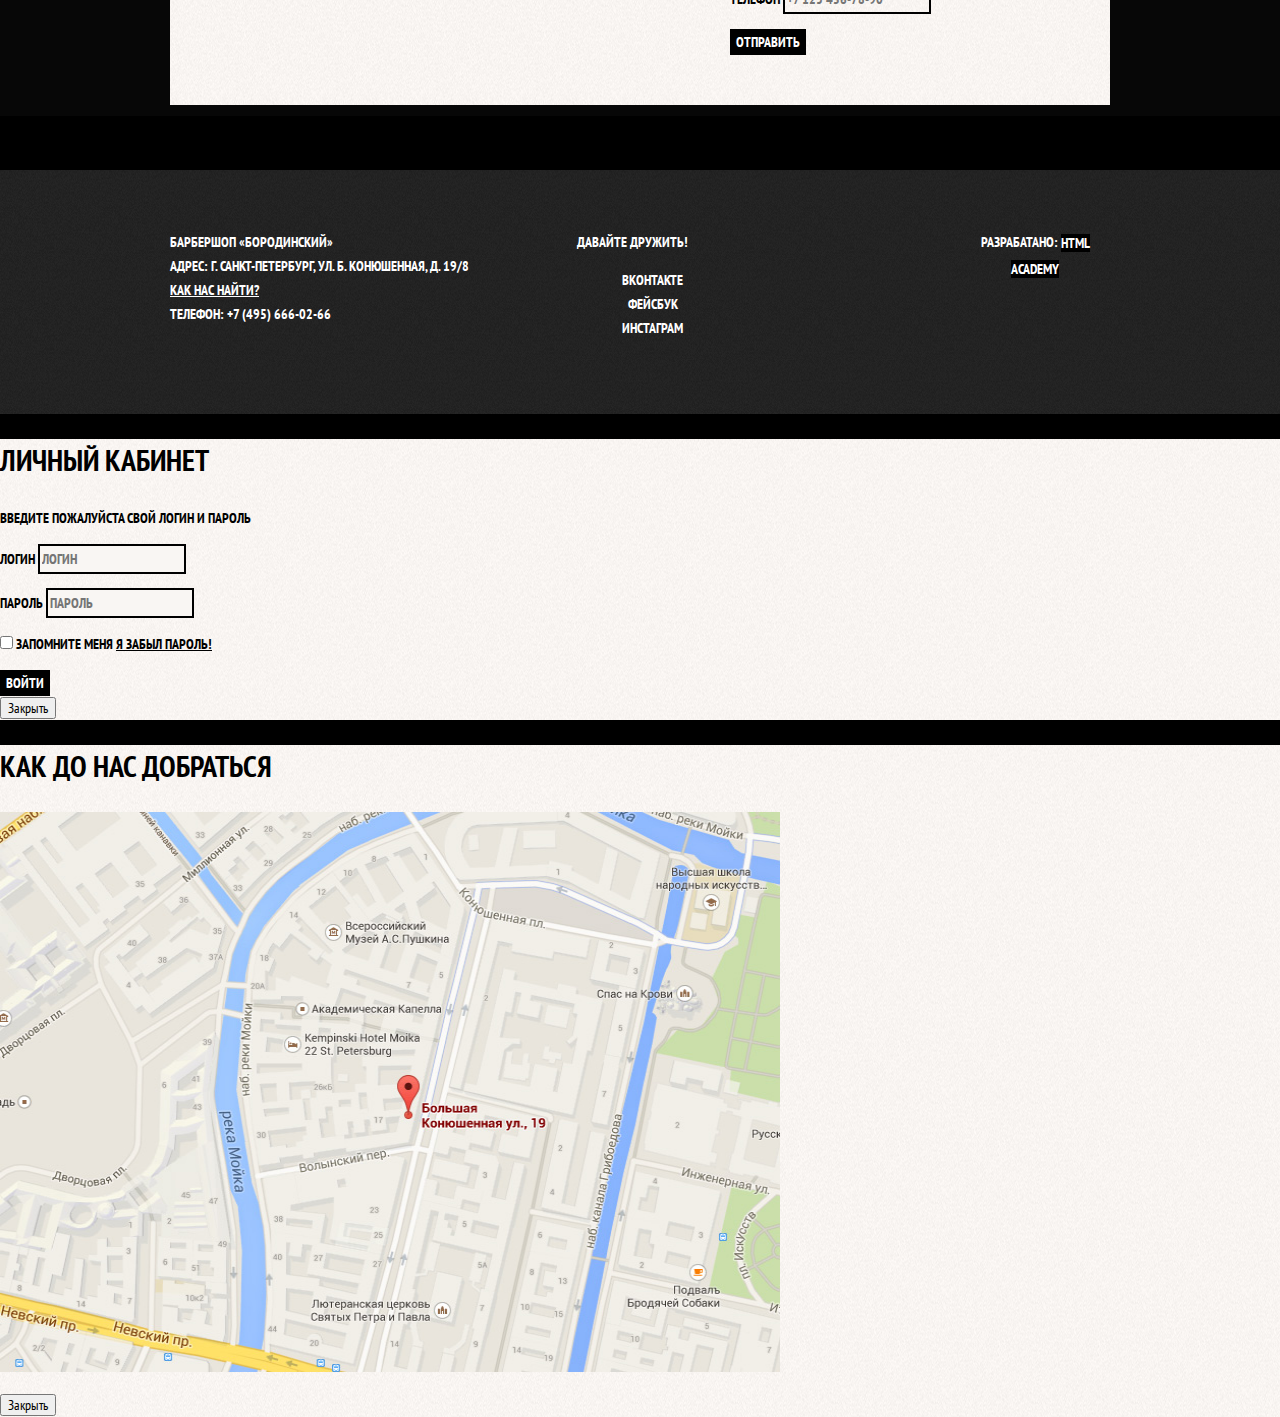
==== commit d052f917: "Макро-сетка Главной страницы" ====
--- a/index.html
+++ b/index.html
@@ -8,27 +8,33 @@
     <link href="css/style.css" rel="stylesheet">
   </head>
   <body>
+
     <header class="main-header">
       <nav class="main-navigation">
         <a class="main-header-logo">
           <img src="img/index-logo.svg" width="368" height="153" alt="Логотип Барбершопа «Бородинский»">
         </a>
-        <ul class="site-navigation">
-          <li><a href="info.html">Информация</a></li>
-          <li><a href="news.html">Новости</a></li>
-          <li><a href="price-list.html">Прайс-лист</a></li>
-          <li><a href="catalog.html">Магазин</a></li>
-          <li><a href="contacts.html">Контакты</a></li>
-        </ul>
-        <ul class="user-navigation">
-          <li>
-            <a class="login-link" href="login.html">
-              Вход
-            </a>
-          </li>
-        </ul>
+        <div class="main-navigation-wrapper">
+          <div class="container">
+            <ul class="site-navigation">
+              <li><a href="info.html">Информация</a></li>
+              <li><a href="news.html">Новости</a></li>
+              <li><a href="price-list.html">Прайс-лист</a></li>
+              <li><a href="catalog.html">Магазин</a></li>
+              <li><a href="contacts.html">Контакты</a></li>
+            </ul>
+            <ul class="user-navigation">
+              <li>
+                <a class="login-link" href="login.html">
+                  Вход
+                </a>
+              </li>
+            </ul>
+          </div>
+        </div>
       </nav>
     </header>
+
     <main class="container">
       <h1 class="visually-hidden">Барбершоп «Бородинский»</h1>
       <section class="features">
@@ -64,7 +70,7 @@
           </ul>
           <a class="button" href="news.html">Все новости</a>
         </section>
-        <section>
+        <section class="gallery">
           <h2>Фотогалерея</h2>
           <figure class="gallery-content">
             <a href="#">
@@ -118,24 +124,26 @@
       </div>
     </main>
     <footer class="main-footer">
-      <p class="footer-contacts">
-        Барбершоп «Бородинский»<br>
-        Адрес: г. Санкт-Петербург, ул. Б. Конюшенная, д. 19/8<br>
-        <a href="map.html">Как нас найти?</a><br>
-        Телефон: +7 (495) 666-02-66
-      </p>
-      <div class="footer-social">
-        <b>Давайте дружить!</b>
-        <ul>
-          <li><a class="social-button" href="#">Вконтакте</a></li>
-          <li><a class="social-button" href="#">Фейсбук</a></li>
-          <li><a class="social-button" href="#">Инстаграм</a></li>
-        </ul>
+      <div class="container">
+        <p class="footer-contacts">
+          Барбершоп «Бородинский»<br>
+          Адрес: г. Санкт-Петербург, ул. Б. Конюшенная, д. 19/8<br>
+          <a href="map.html">Как нас найти?</a><br>
+          Телефон: +7 (495) 666-02-66
+        </p>
+        <div class="footer-social">
+          <b>Давайте дружить!</b>
+          <ul>
+            <li><a class="social-button" href="#">Вконтакте</a></li>
+            <li><a class="social-button" href="#">Фейсбук</a></li>
+            <li><a class="social-button" href="#">Инстаграм</a></li>
+          </ul>
+        </div>
+        <p class="footer-copyright">
+          <b>Разрабатано:</b>
+          <a class="button" href="https://htmlacademy.ru"> HTML Academy</a>
+        </p>
       </div>
-      <p class="footer-copyright">
-        <b>Разрабатано:</b>
-        <a class="button" href="https://htmlacademy.ru"> HTML Academy</a>
-      </p>
     </footer>
 
     <section class="modal modal-login">
--- a/css/style.css
+++ b/css/style.css
@@ -25,6 +25,10 @@
   background-repeat: repeat;
 }
 
+.main-header {
+  margin-bottom: 75px;
+}
+
 a {
   text-decoration: none;
 }
@@ -48,16 +52,53 @@
 }
 
 .main-navigation {
+  display: flex;
+  flex-direction: column;
+  align-items: center;
+
   font-size: 16px;
   line-height: 20px;
   color: #ffffff;
 
+  background-color: transparent;
+}
+
+.main-header-logo {
+  order: 2;
+  width: 368px;
+  height: 153px;
+}
+
+.main-navigation-wrapper {
+  width: 100%;
+  margin-bottom: 60px;
+
   background-color: #000000;
+}
+
+.main-navigation-wrapper .container {
+  display: flex;
+  justify-content: space-between;
 }
 
 .site-navigation,
 .user-navigation {
   list-style: none;
+}
+
+.site-navigation a,
+.user-navigation a {
+  color: #ffffff;
+  margin: 0;
+  padding: 0;
+}
+
+.site-navigation {
+  width: 620px;
+}
+
+.user-navigation {
+  width: 140px;
 }
 
 .site-navigation a,
@@ -72,11 +113,27 @@
   background-color: #242424;
 }
 
+.container {
+  width: 940px;
+  margin: 0 auto;
+  padding: 0 10px;
+}
+
+.features {
+  margin-bottom: 80px;
+}
+
 .features-list {
+  display: flex;
+  justify-content: space-between;
+  margin: 0;
+  padding: 0;
+
   list-style: none;
 }
 
 .feature-item {
+  width: 300px;
   text-align: center;
 }
 
@@ -86,6 +143,11 @@
 }
 
 .index-columns {
+  display: flex;
+  justify-content: space-between;
+  padding: 50px 80px;
+  margin-bottom: 35px;
+
   color: #000000;
 
   background-color: f8f5f2;
@@ -99,17 +161,33 @@
   line-height: 42px;
 }
 
+.news {
+  width: 380px;
+}
+
 .news-list {
   list-style: none;
 }
 
 .news-item time {
   text-transform: none;
+}
+
+.gallery {
+  width: 300px;
 }
 
 .gallery-content {
   background-color: #cccccc;
   border: 7px solid #ffffff;
+}
+
+.contacts {
+  width: 380px;
+}
+
+.appointment {
+  width: 300px;
 }
 
 .appointment-item input {
@@ -273,6 +351,9 @@
 }
 
 .main-footer {
+  margin-top: 65px;
+  padding: 60px 0;
+
   color: #ffffff;
 
   background-color: #212121;
@@ -281,6 +362,16 @@
   background-repeat: repeat;
 }
 
+.main-footer .container {
+  display: flex;
+}
+
+.footer-contacts {
+  width: 320px;
+  margin: 0;
+  margin-right: 70px;
+}
+
 .footer-contacts a {
   color: #ffffff;
   text-decoration: underline;
@@ -292,6 +383,8 @@
 }
 
 .footer-social {
+  width: 145px;
+
   text-align: center;
 }
 
@@ -304,6 +397,9 @@
 }
 
 .footer-copyright {
+  width: 150px;
+  margin: 0;
+  margin-left: auto;
   text-align: center;
 }
 
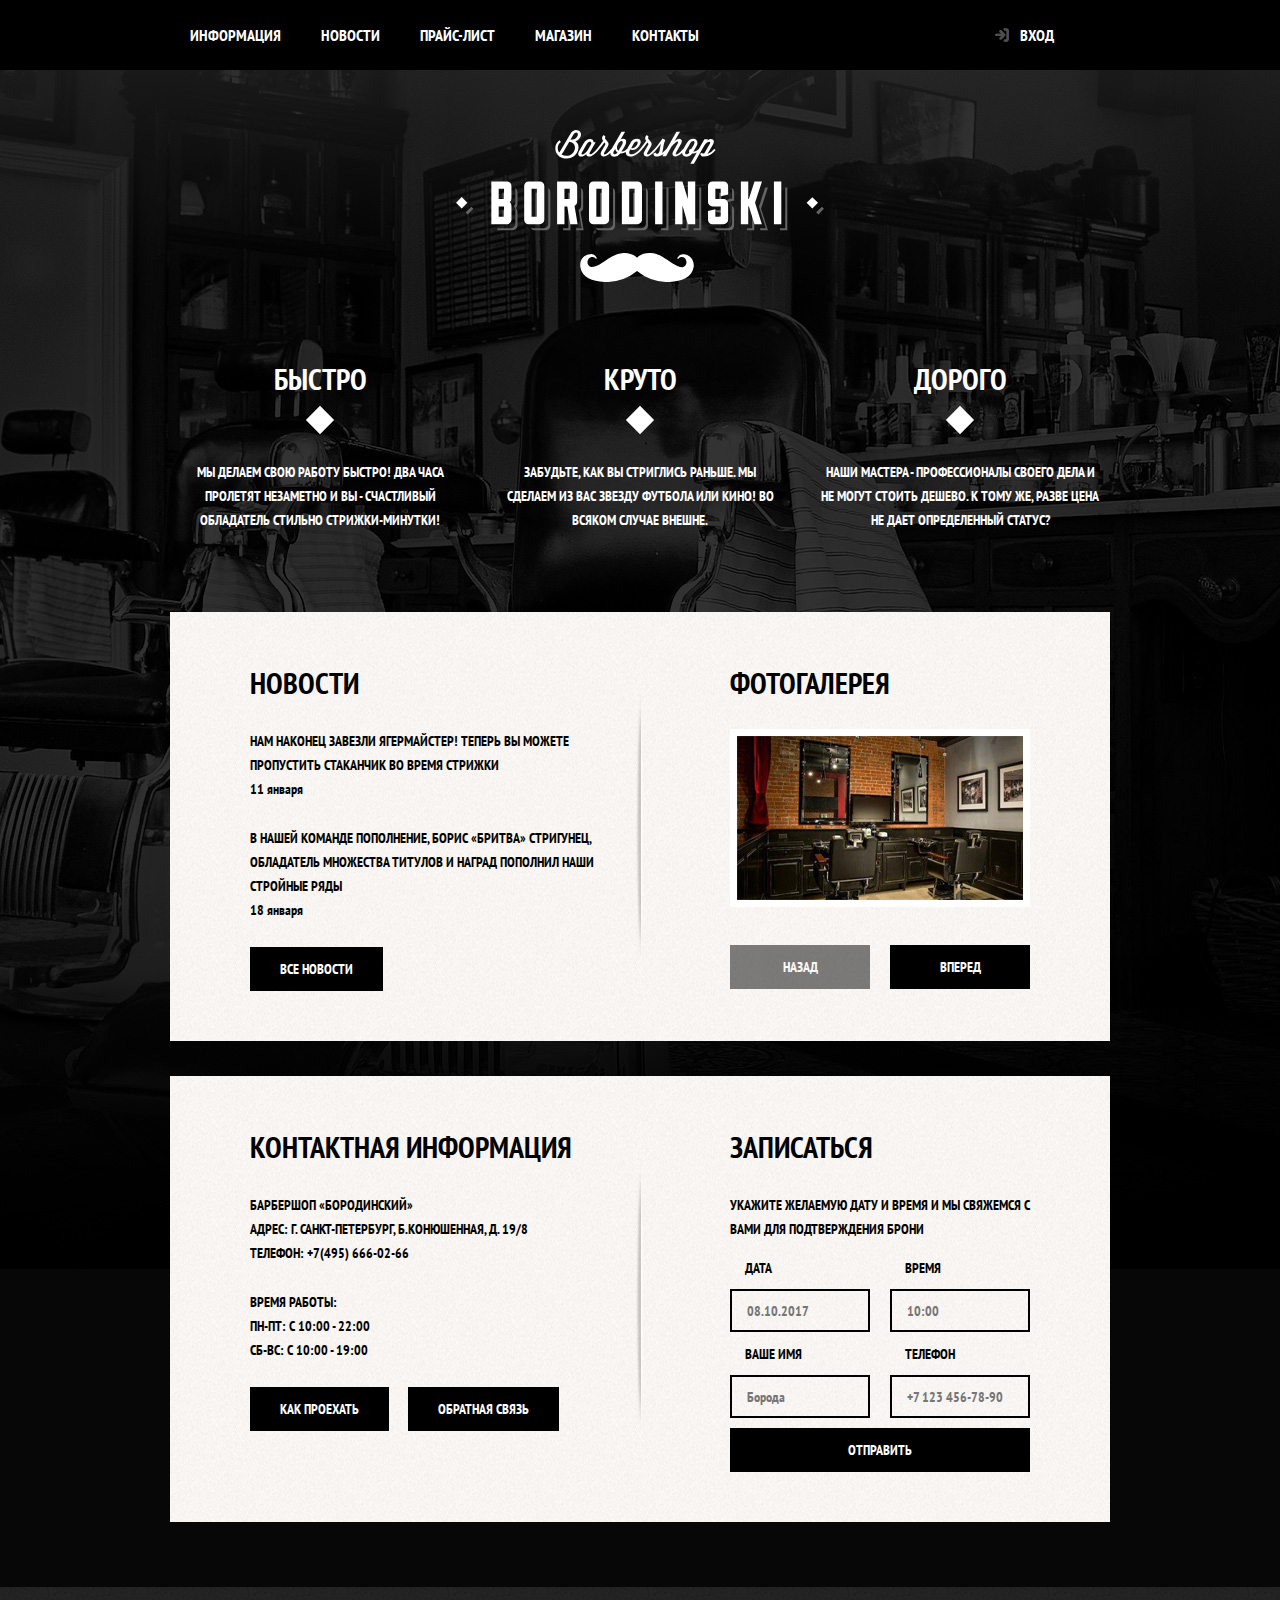
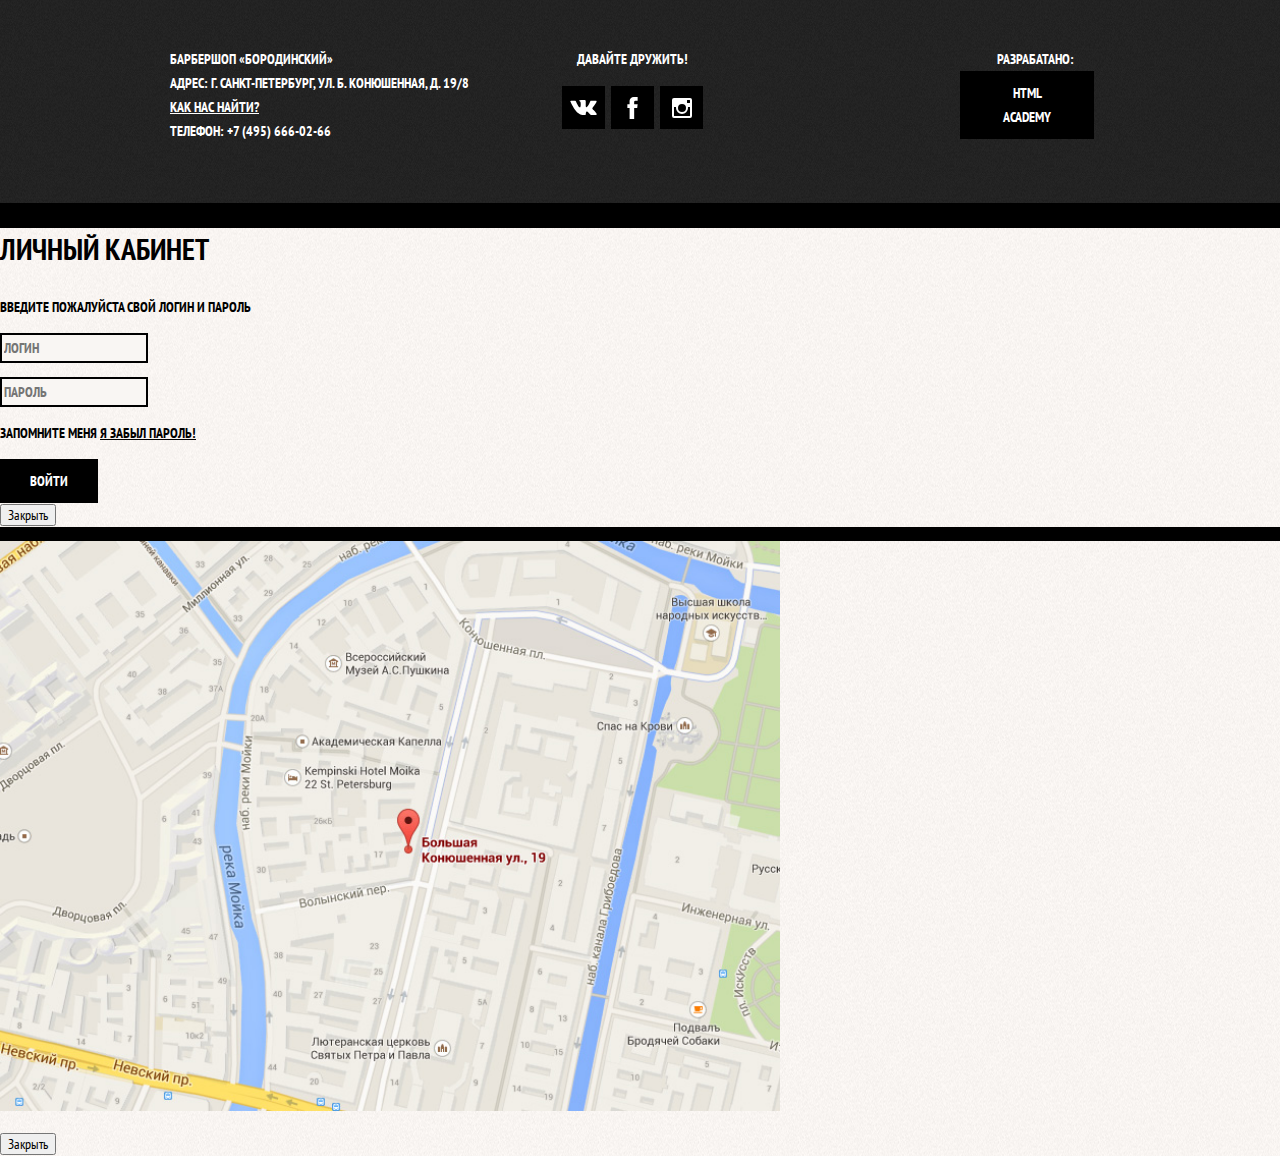
==== commit fbfc37bc: "Завершение стилизации главной страницы" ====
--- a/index.html
+++ b/index.html
@@ -72,13 +72,15 @@
         </section>
         <section class="gallery">
           <h2>Фотогалерея</h2>
-          <figure class="gallery-content">
-            <a href="#">
-              <img src="img/studio.jpg" width="286" height="164" alt="Интерьер">
-            </a>
-          </figure>
-          <button class="button galery-button gallery-button-back">Назад</button>
-          <button class="button galery-button gallery-button-next">Вперед</button>
+          <div class="gallery-container">
+            <figure class="gallery-content">
+              <a href="#">
+                <img src="img/studio.jpg" width="286" height="164" alt="Интерьер">
+              </a>
+            </figure>
+            <button class="button gallery-button gallery-button-back" type="button" disabled>Назад</button>
+            <button class="button gallery-button gallery-button-next" type="button">Вперед</button>
+          </div>
         </section>
       </div>
 
@@ -134,9 +136,24 @@
         <div class="footer-social">
           <b>Давайте дружить!</b>
           <ul>
-            <li><a class="social-button" href="#">Вконтакте</a></li>
-            <li><a class="social-button" href="#">Фейсбук</a></li>
-            <li><a class="social-button" href="#">Инстаграм</a></li>
+            <li><a class="social-button" href="#"><span class="visually-hidden">Вконтакте</span>
+              <svg xmlns="http://www.w3.org/2000/svg" width="27" height="15" viewBox="0 0 26.14 14.91">
+                <path d="M26 13.47l-.09-.17a13.55 13.55 0 0 0-2.6-3q-.87-.83-1.1-1.12A1 1 0 0 1 22 8a10.27 10.27 0 0 1 1.22-1.78l.88-1.16q2.35-3.13 2-4L26 .94a.8.8 0 0 0-.4-.22 2.14 2.14 0 0 0-.87 0h-3.92a.51.51 0 0 0-.27 0h-.3a.6.6 0 0 0-.15.14.93.93 0 0 0-.14.24 22.22 22.22 0 0 1-1.46 3.06q-.5.84-.93 1.46a7 7 0 0 1-.71.91 4.94 4.94 0 0 1-.52.47q-.23.18-.35.15l-.23-.05a.9.9 0 0 1-.31-.33 1.49 1.49 0 0 1-.16-.53v-.55-.65-.57-1.12-1-.75a3.14 3.14 0 0 0 0-.62 2.12 2.12 0 0 0-.14-.44.73.73 0 0 0-.28-.33 1.57 1.57 0 0 0-.46-.18A9 9 0 0 0 12.57 0a8.93 8.93 0 0 0-3.25.33 1.83 1.83 0 0 0-.52.41q-.25.3-.07.33a1.67 1.67 0 0 1 1.16.59l.08.16a2.6 2.6 0 0 1 .19.63 6.32 6.32 0 0 1 .12 1 10.59 10.59 0 0 1 0 1.7q-.07.71-.13 1.1a2.21 2.21 0 0 1-.18.64 2.69 2.69 0 0 1-.16.3l-.07.07a1 1 0 0 1-.37.07.86.86 0 0 1-.46-.19 3.27 3.27 0 0 1-.56-.52 7 7 0 0 1-.66-.93q-.37-.6-.76-1.42l-.22-.39q-.2-.38-.56-1.11t-.62-1.43A.9.9 0 0 0 5.2.9h-.07a.93.93 0 0 0-.22-.16A1.44 1.44 0 0 0 4.6.65L.87.68A1 1 0 0 0 .1.94L0 1a.44.44 0 0 0 0 .22 1.08 1.08 0 0 0 .08.37Q.9 3.53 1.86 5.31t1.66 2.87Q4.23 9.27 5 10.24t1 1.24l.37.41.34.33a8.06 8.06 0 0 0 1 .78 16.34 16.34 0 0 0 1.4.9 7.6 7.6 0 0 0 1.79.72 6.19 6.19 0 0 0 2 .22h1.57a1.08 1.08 0 0 0 .72-.3l.05-.07a.9.9 0 0 0 .1-.25 1.38 1.38 0 0 0 0-.37 4.48 4.48 0 0 1 .09-1.05 2.77 2.77 0 0 1 .23-.71 1.74 1.74 0 0 1 .29-.4 1.19 1.19 0 0 1 .23-.2h.11a.86.86 0 0 1 .77.21 4.52 4.52 0 0 1 .83.79q.39.47.93 1.05a6.41 6.41 0 0 0 1 .87l.27.16a3.31 3.31 0 0 0 .71.3 1.53 1.53 0 0 0 .76.07l3.48-.05a1.58 1.58 0 0 0 .8-.17.68.68 0 0 0 .34-.37 1.06 1.06 0 0 0 0-.46 1.71 1.71 0 0 0-.1-.36z" fill="#fff">
+                </path>
+              </svg>
+            </a></li>
+            <li><a class="social-button" href="#"><span class="visually-hidden">Фейсбук</span>
+              <svg xmlns="http://www.w3.org/2000/svg" width="19" height="22" viewBox="0 0 10.15 21.74">
+                <path d="M3.34 1.12A4.77 4.77 0 0 1 6.53 0h3.61v3.81H7.81a1.07 1.07 0 0 0-1.09.83v2.55h3.42c-.08 1.23-.24 2.45-.41 3.67h-3v10.87H2.21V10.86H0V7.21h2.19V3.66a3.83 3.83 0 0 1 1.15-2.54z" fill="#fff">
+                </path>
+              </svg>
+            </a></li>
+            <li><a class="social-button" href="#"><span class="visually-hidden">Инстаграм</span>
+              <svg xmlns="http://www.w3.org/2000/svg" width="20" height="20" viewBox="0 0 20 20">
+                <path d="M18 0H2a2 2 0 0 0-2 2v16a2 2 0 0 0 2 2h16a2 2 0 0 0 2-2V2a2 2 0 0 0-2-2zm-8 6a4 4 0 1 1-4 4 4 4 0 0 1 4-4zM2.5 18a.47.47 0 0 1-.5-.5V9h2.1a3.4 3.4 0 0 0-.1 1 6 6 0 1 0 12 0 3.4 3.4 0 0 0-.1-1H18v8.5a.47.47 0 0 1-.5.5zM18 4.5a.47.47 0 0 1-.5.5h-2a.47.47 0 0 1-.5-.5v-2a.47.47 0 0 1 .5-.5h2a.47.47 0 0 1 .5.5z" fill="#fff">
+                </path>
+              </svg>
+            </a></li>
           </ul>
         </div>
         <p class="footer-copyright">
@@ -151,11 +168,11 @@
       <p>Введите пожалуйста свой логин и пароль</p>
       <form class="login-form" action="https://echo.htmlacademy.ru" method="post">
         <p>
-          <label class="visually-hiden" for="user-login">Логин</label>
+          <label class="visually-hidden" for="user-login">Логин</label>
           <input class="login-icon-user" id="user-login" type="text" name="login" placeholder="Логин">
         </p>
         <p>
-          <label class="visually-hiden" for="user-password">Пароль</label>
+          <label class="visually-hidden" for="user-password">Пароль</label>
           <input class="login-icon-password" id="user-password" type="password" name="password" placeholder="Пароль">
         </p>
         <p class="login-password-info">
--- a/css/style.css
+++ b/css/style.css
@@ -15,6 +15,29 @@
   background-repeat: no-repeat;
 }
 
+img {
+  max-width: 100%;
+  height: auto;
+}
+
+.visually-hidden:not(:focus):not(:active),
+input[type="checkbox"].visually-hidden,
+input[type="radio"].visually-hidden {
+  position: absolute;
+
+  width: 1px;
+  height: 1px;
+  margin: -1px;
+  border: 0;
+  padding: 0;
+
+  white-space: nowrap;
+
+  clip-path: inset(100%);
+  clip: rect(0 0 0 0);
+  overflow: hidden;
+}
+
 /* Стили каталога */
 .inner-page {
   color: #000000;
@@ -29,13 +52,22 @@
   margin-bottom: 75px;
 }
 
+.inner-page .main-header {
+  margin-bottom: 50px;
+
+  background-color: #000000;
+}
+
 a {
   text-decoration: none;
 }
 
 .button {
+  display: inline-block;
+  margin-right: 16px;
+  padding: 10px 30px;
+
   font: inherit;
-
   text-align: center;
   color: #ffffff;
   vertical-align: middle;
@@ -51,6 +83,13 @@
   background-color: #663d15;
 }
 
+.button.disabled,
+.button:disabled {
+  cursor: default;
+  opacity: 0.5;
+  background-color: #000000;
+}
+
 .main-navigation {
   display: flex;
   flex-direction: column;
@@ -61,6 +100,12 @@
   color: #ffffff;
 
   background-color: transparent;
+}
+
+.inner-page .main-navigation {
+  display: flex;
+  align-items: flex-start;
+  flex-direction: row;
 }
 
 .main-header-logo {
@@ -69,6 +114,14 @@
   height: 153px;
 }
 
+.inner-page .main-header-logo {
+  order: 0;
+
+  width: 111px;
+  height: 24px;
+  padding: 23px 20px;
+}
+
 .main-navigation-wrapper {
   width: 100%;
   margin-bottom: 60px;
@@ -84,25 +137,32 @@
 .site-navigation,
 .user-navigation {
   list-style: none;
+  margin: 0;
+  padding: 0;
+}
+
+.site-navigation {
+  display: flex;
+  flex-wrap: wrap;
+  width: 620px;
+
+}
+
+.user-navigation {
+  display: flex;
+  width: 140px;
+}
+
+.inner-page .user-navigation {
+  margin-left: auto;
 }
 
 .site-navigation a,
 .user-navigation a {
-  color: #ffffff;
-  margin: 0;
-  padding: 0;
-}
-
-.site-navigation {
-  width: 620px;
-}
-
-.user-navigation {
-  width: 140px;
-}
-
-.site-navigation a,
-.user-navigation a {
+  display: block;
+  padding: 25px 20px;
+
+  vertical-align: middle;
   color: #ffffff;
 }
 
@@ -113,6 +173,35 @@
   background-color: #242424;
 }
 
+.user-navigation .login-link {
+  position: relative;
+  padding-left: 50px;
+}
+
+.login-link::before {
+  content: "";
+
+  position: absolute;
+  top: 27px;
+  left: 24px;
+
+  width: 16px;
+  height: 18px;
+
+  background-image: url("../img/login.svg");
+  background-repeat: no-repeat;
+  background-position: 0 0;
+
+
+  opacity: 0.3;
+}
+
+.login-link:hover::before,
+.login-link:focus::before,
+.login-link:active::before {
+  opacity: 1;
+}
+
 .container {
   width: 940px;
   margin: 0 auto;
@@ -138,8 +227,33 @@
 }
 
 .feature-item h3 {
+  position: relative;
+
+  margin: 0;
+  margin-bottom: 60px;
+
   font-size: 30px;
   line-height: 42px;
+}
+
+.feature-item h3::after {
+  content: "";
+
+  position: absolute;
+  bottom: -30px;
+  left: 50%;
+  margin-left: -10px;
+
+  width: 20px;
+  height: 20px;
+
+  background-color: #ffffff;
+
+  transform: rotate(45deg);
+}
+
+.feature-item p {
+  margin: 0 10px;
 }
 
 .index-columns {
@@ -150,13 +264,18 @@
 
   color: #000000;
 
-  background-color: f8f5f2;
-  background-image: url("../img/pattern-light.jpg");
-  background-position: 0 0;
-  background-repeat: repeat;
+  background-color: #f8f5f2;
+  background-image:
+    url("../img/line.png"),
+    url("../img/pattern-light.jpg");
+  background-position: center, 0 0;
+  background-repeat: no-repeat, repeat;
 }
 
 .index-columns h2 {
+  margin: 0;
+  margin-bottom: 25px;
+
   font-size: 30px;
   line-height: 42px;
 }
@@ -166,7 +285,19 @@
 }
 
 .news-list {
-  list-style: none;
+  margin: 0;
+  margin-bottom: 25px;
+  padding: 0;
+
+  list-style: none;
+}
+
+.news-item {
+  margin-bottom: 25px;
+}
+
+.news-item p {
+  margin: 0;
 }
 
 .news-item time {
@@ -177,20 +308,85 @@
   width: 300px;
 }
 
+.gallery-container {
+  position: relative;
+  height: 260px;
+}
+
 .gallery-content {
+  height: 164px;
+  margin: 0;
+
   background-color: #cccccc;
   border: 7px solid #ffffff;
 }
 
+.gallery-content img {
+  width: 286px;
+  height: 164px;
+}
+
+.gallery-button {
+  box-sizing: border-box;
+  position: absolute;
+  bottom: 0;
+
+  width: 140px;
+  margin: 0;
+}
+
+.gallery-button-back {
+  left: 0;
+}
+
+.gallery-button-next {
+  right: 0;
+}
+
 .contacts {
   width: 380px;
 }
 
+.contacts p {
+  margin: 0;
+  margin-bottom: 25px;
+}
+
 .appointment {
   width: 300px;
 }
 
+.appointment-info {
+  margin: 0;
+  margin-bottom: 15px;
+}
+
+.appointment-form {
+  display: flex;
+  flex-wrap: wrap;
+  justify-content: space-between;
+}
+
+.appointment-item {
+  width: 140px;
+  margin: 0;
+  margin-bottom: 10px;
+}
+
+.appointment-item label {
+  display: block;
+  margin-bottom: 9px;
+  margin-left: 15px;
+}
+
 .appointment-item input {
+  box-sizing: border-box;
+  width: 140px;
+  padding-top: 8px;
+  padding-left: 15px;
+  padding-right: 15px;
+  padding-bottom: 7px;
+
   font: inherit;
 
   background-color: transparent;
@@ -200,13 +396,28 @@
 .appointment-item input:focus {
   border-color: #663d15;
 }
+
+.appointment .button {
+  display: block;
+  width: 100%;
+  margin-right: 10px;
+  margin-right: 0;
+}
 /* Стили каталога */
 .page-title {
+  margin: 0;
+  margin-bottom: 15px;
+  padding: 0;
+
   font-size: 30px;
   line-height: 42px;
 }
 /* Стили каталога */
 .breadcrumbs {
+  padding: 0;
+  margin: 0;
+  margin-bottom: 50px;
+
   list-style: none;
 }
 /* Стили каталога */
@@ -222,6 +433,15 @@
 .breadcrumbs-current {
   color: #aba9a7;
 }
+
+.catalog-columns {
+  display: flex;
+  justify-content: space-between;
+}
+
+.filters {
+  width: 180px;
+}
 /* Стили каталога */
 .filter fieldset {
   border: none;
@@ -247,14 +467,32 @@
 
   opacity: 0.5;
 }
+
+.catalog {
+  width: 700px;
+}
 /* Стили каталога */
 .catalog-list {
+  display: flex;
+  flex-wrap: wrap;
+  padding: 0;
+  margin: 0;
+  margin-bottom: 25px;
+
   list-style: none;
 }
 /* Стили каталога */
 .catalog-item {
+  width: 220px;
+  margin-bottom: 20px;
+  margin-right: 20px;
+
   background-color: #f8f8f8;
   box-shadow: 0 0 10px rgba(0, 0, 0, 0.1);
+}
+
+.catalog-item:nth-child(3n) {
+  margin-right: 0;
 }
 /* Стили каталога */
 .catalog-item:hover {
@@ -288,6 +526,9 @@
 }
 /* Стили каталога */
 .pagination-list {
+  padding: 0;
+  margin: 0;
+
   list-style: none;
 }
 /* Стили каталога */
@@ -320,6 +561,10 @@
 .product-photo-preview {
   list-style: none;
 }
+
+.product-photos {
+  width: 460px;
+}
 /* Стили карточки товара */
 .product-photo-preview li {
   box-shadow: 0 0 10px 2px rgba(0, 0, 0, 0.1);
@@ -340,6 +585,10 @@
 
   background-color: #e5e5e5;
 }
+
+.product-info {
+  width: 390px;
+}
 /* Стили карточки товара */
 .product-info h3 {
   font-size: 24px;
@@ -362,6 +611,10 @@
   background-repeat: repeat;
 }
 
+.inner-page .main-footer {
+  margin-top: 45px;
+}
+
 .main-footer .container {
   display: flex;
 }
@@ -389,11 +642,38 @@
 }
 
 .footer-social ul {
-  list-style: none;
+  display: flex;
+  width: 141px;
+  flex-wrap: wrap;
+  justify-content: space-between;
+  list-style: none;
+  margin: 0 auto;
+  padding: 0;
+}
+
+.footer-social b {
+  display: block;
+  margin-bottom: 15px;
 }
 
 .social-button {
-  color: #ffffff;
+  display: flex;
+  align-items: center;
+  justify-content: center;
+  width: 43px;
+  height: 43px;
+
+  background-color: #000000;
+}
+
+.social-button:hover,
+.social-button:focus {
+  background-color: #ffffff;
+}
+
+.social-button:hover path,
+.social-button:focus path {
+  fill: #000000;
 }
 
 .footer-copyright {
@@ -401,6 +681,11 @@
   margin: 0;
   margin-left: auto;
   text-align: center;
+}
+
+.footer-copyright b {
+  display: block;
+  margin-right: 0;
 }
 
 .footer-copyright .button:hover,
